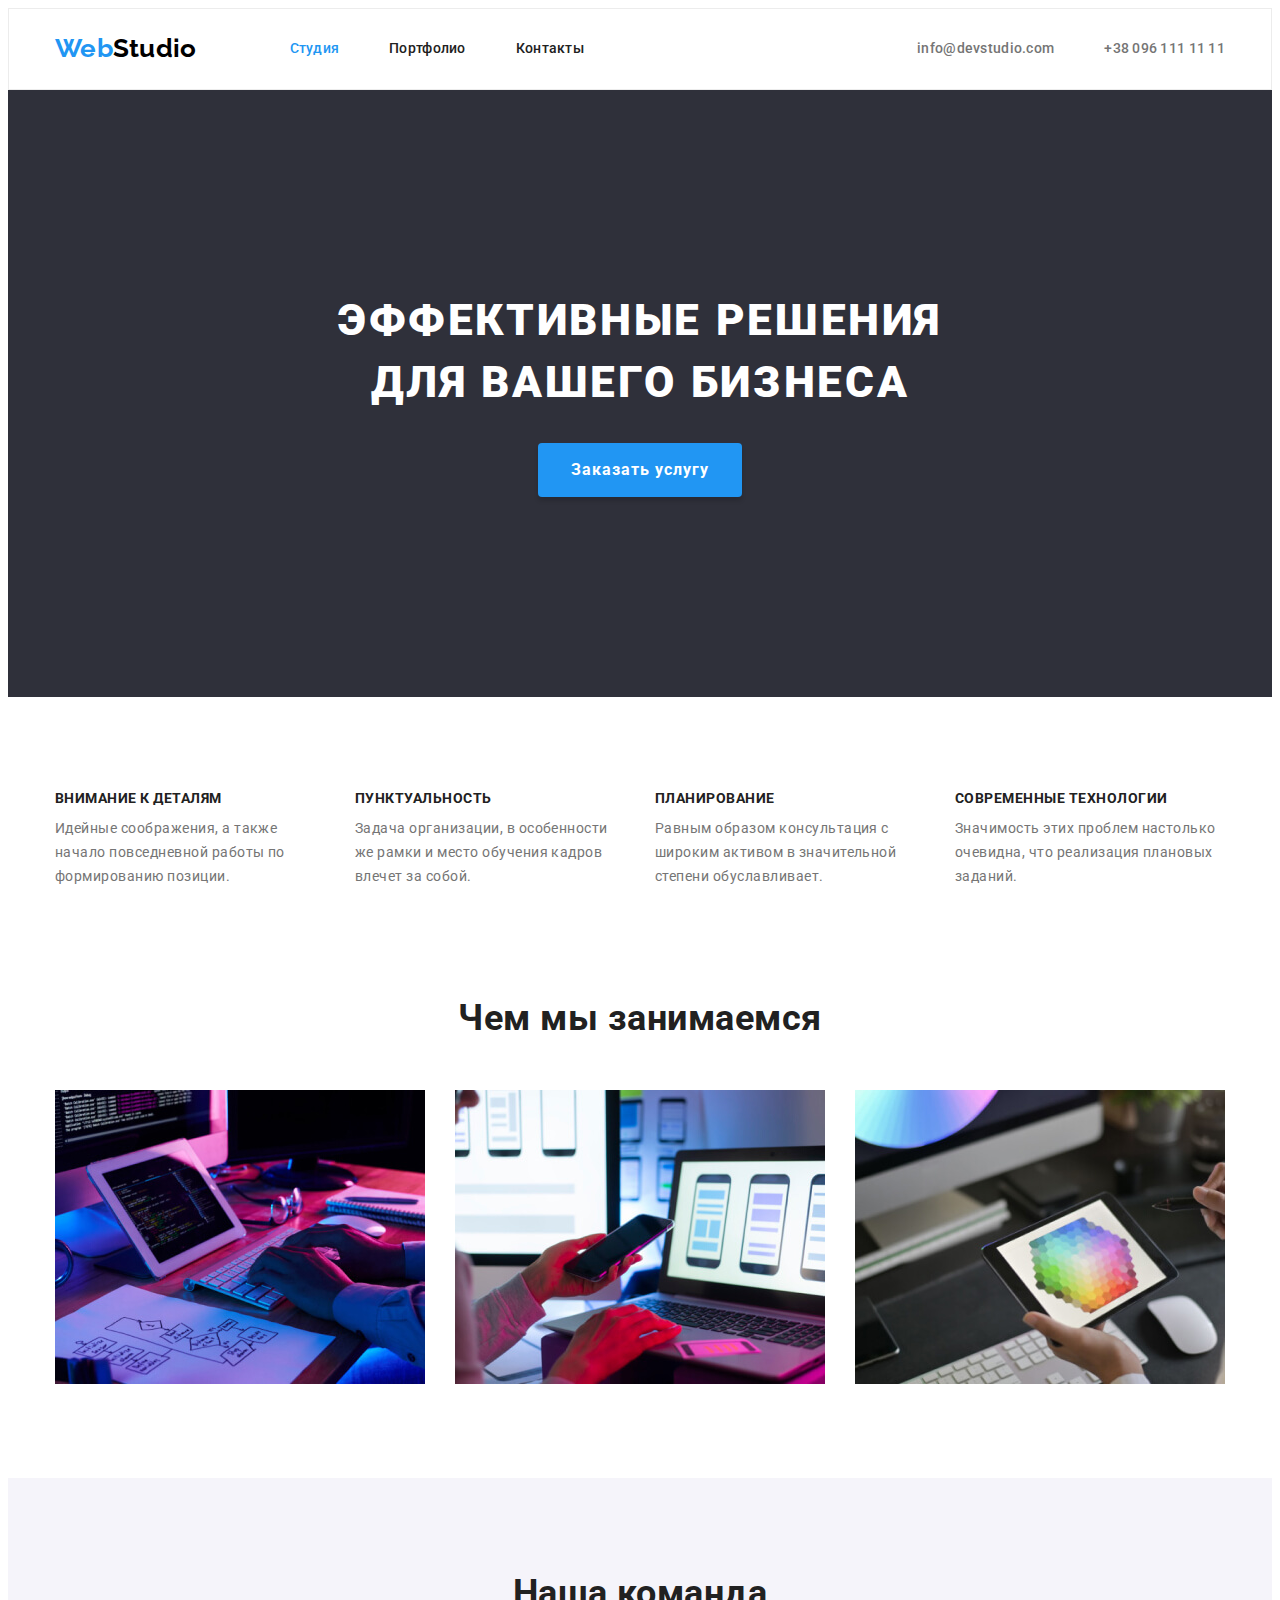
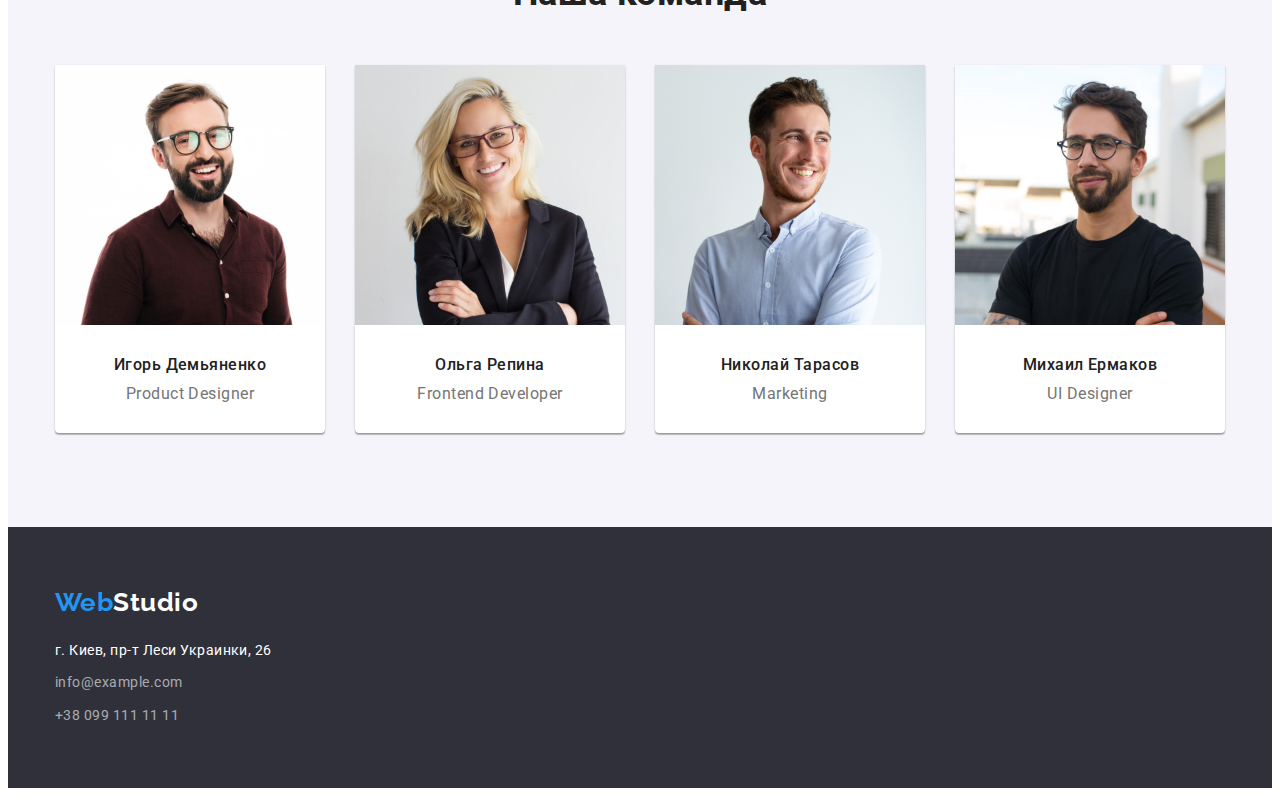
==== index.html @ c71b929a "Files from HW3 copied" ====
<!DOCTYPE html>
<html lang="ru">
  <head>
    <meta charset="UTF-8" />
    <meta http-equiv="X-UA-Compatible" content="IE=edge" />
    <meta name="viewport" content="width=device-width, initial-scale=1.0" />
    <title>Студия</title>
    <link
      rel="stylesheet"
      href="https://cdnjs.cloudflare.com/ajax/libs/modern-normalize/1.0.0/modern-normalize.min.css"
      integrity="sha512-ISS7cAi1PEhQ8jnbJpJZMd29NlhNj4AWYyLOSp2CE/CsHxTCu+r+t0D2yoJudVrd0/8fTVPUVDzY5Tvli75u/g=="
      crossorigin="anonymous"
    />
    <link rel="preconnect" href="https://fonts.gstatic.com" />
    <link
      rel="stylesheet"
      href="https://fonts.googleapis.com/css2?family=Raleway:wght@700&family=Roboto:wght@400;500;700;900&display=swap"
    />
    <link rel="stylesheet" href="./css/main.css" />
  </head>

  <body>
    <!-- Шапка сайта -->
    <header class="header-links">
      <div class="container full-nav">
        <nav class="main-nav">
          <!-- Лого сайта -->
          <div class="full-logo-header">
            <a href="./index.html" lang="en" class="logo-accent link"
              >Web<span class="logo-header link">Studio</span></a
            >
          </div>

          <!-- Навигация на другие страницы -->
          <ul class="site-nav list">
            <li class="item">
              <a href="./index.html" class="link current">Студия</a>
            </li>
            <li class="item">
              <a href="./portfolio.html" class="link">Портфолио</a>
            </li>
            <li class="item"><a href="" class="link">Контакты</a></li>
          </ul>
        </nav>

        <ul class="contacts-header list">
          <li class="item">
            <a href="mailto:info@devstudio.com" class="link"
              >info@devstudio.com</a
            >
          </li>
          <li class="item">
            <a href="tel:+380961111111" class="link">+38 096 111 11 11</a>
          </li>
        </ul>
      </div>
    </header>

    <main>
      <!-- Герой -->
      <section class="hero">
        <div class="container">
          <h1 class="hero-title">
            Эффективные решения
            <span class="hero-indent">для вашего бизнеса</span>
          </h1>
          <button type="button" class="hero-button">Заказать услугу</button>
        </div>
      </section>

      <!-- Преимущества -->
      <section class="section">
        <div class="container">
          <!-- Скрытый смысловой заголовок -->
          <h2 class="visually-hidden">Преимущества</h2>

          <ul class="list benefits">
            <li class="item">
              <h3 class="section-title-benefits">Внимание к деталям</h3>
              <p class="section-text-benefits">
                Идейные соображения, а также начало повседневной работы по
                формированию позиции.
              </p>
            </li>

            <li class="item">
              <h3 class="section-title-benefits">Пунктуальность</h3>
              <p class="section-text-benefits">
                Задача организации, в особенности же рамки и место обучения
                кадров влечет за собой.
              </p>
            </li>

            <li class="item">
              <h3 class="section-title-benefits">Планирование</h3>
              <p class="section-text-benefits">
                Равным образом консультация с широким активом в значительной
                степени обуславливает.
              </p>
            </li>

            <li class="item">
              <h3 class="section-title-benefits">Современные технологии</h3>
              <p class="section-text-benefits">
                Значимость этих проблем настолько очевидна, что реализация
                плановых заданий.
              </p>
            </li>
          </ul>
        </div>
      </section>

      <!-- Примеры работ -->
      <section class="section examples">
        <div class="container">
          <h2 class="section-title-main">Чем мы занимаемся</h2>

          <ul class="list examples">
            <li class="examples-element">
              <img
                src="./images/design1.jpg"
                alt="Программирование приложений"
                width="370"
                height="294"
              />
            </li>

            <li class="examples-element">
              <img
                src="./images/design2.jpg"
                alt="Создание дизайна приложений"
                width="370"
                height="294"
              />
            </li>

            <li class="examples-element">
              <img
                src="./images/design3.jpg"
                alt="Подбор подходящей цветовой гаммы"
                width="370"
                height="294"
              />
            </li>
          </ul>
        </div>
      </section>

      <!-- Команда -->
      <section class="section team">
        <div class="container">
          <h2 class="section-title-main">Наша команда</h2>

          <ul class="list team">
            <li class="team-card">
              <img
                src="./images/product-designer.jpg"
                alt="Фото Игоря Демьяненко"
                width="270"
                height="260"
              />
              <div class="section-team-description">
                <h3 class="section-title-team">Игорь Демьяненко</h3>
                <p class="section-text-team" lang="en">Product Designer</p>
              </div>
            </li>

            <li class="team-card">
              <img
                src="./images/frontend-developer.jpg"
                alt="Фото Ольги Репиной"
                width="270"
                height="260"
              />
              <div class="section-team-description">
                <h3 class="section-title-team">Ольга Репина</h3>
                <p class="section-text-team" lang="en">Frontend Developer</p>
              </div>
            </li>

            <li class="team-card">
              <img
                src="./images/marketing.jpg"
                alt="Фото Николая Тарасова"
                width="270"
                height="260"
              />
              <div class="section-team-description">
                <h3 class="section-title-team">Николай Тарасов</h3>
                <p class="section-text-team" lang="en">Marketing</p>
              </div>
            </li>

            <li class="team-card">
              <img
                src="./images/ui-designer.jpg"
                alt="Фото Михаила Ермакова"
                width="270"
                height="260"
              />
              <div class="section-team-description">
                <h3 class="section-title-team">Михаил Ермаков</h3>
                <p class="section-text-team" lang="en">UI Designer</p>
              </div>
            </li>
          </ul>
        </div>
      </section>
    </main>

    <!-- Футер -->
    <footer class="footer-links">
      <div class="container">
        <div class="full-logo-footer">
          <a href="./index.html" lang="en" class="logo-accent link"
            >Web<span class="logo-footer link">Studio</span></a
          >
        </div>
        <address>
          <ul class="list">
            <li class="footer-address">
              <a
                class="map-link link"
                href="https://goo.gl/maps/onrn5g9ZaPqnStBHA"
                target="_blank"
                rel="noopener noreferrer"
                >г. Киев, пр-т Леси Украинки, 26</a
              >
            </li>
            <li class="contacts-footer">
              <a href="mailto:info@example.com" class="link"
                >info@example.com</a
              >
            </li>
            <li class="contacts-footer">
              <a href="tel:+380991111111" class="link">+38 099 111 11 11</a>
            </li>
          </ul>
        </address>
      </div>
    </footer>
  </body>
</html>
---- css/main.css ----
/* 
* Палитра 
*/

:root {
   --main-font: 'Roboto', sans-serif;
   --logo-font: 'Raleway', sans-serif;
   --accent-color: #2196f3;
   --body-hero-color: #fff;
   --title-color: #212121;
   --footer-contacts-color: rgba(255,255,255,0.6);
   --main-text-color: #757575;
   --header-studio-color: #000;
   --hero-btn-shadow: 0px 4px 4px rgba(0, 0, 0, 0.15);
   --team-box-shadow: 0px 1px 3px rgba(0, 0, 0, 0.12), 0px 1px 1px rgba(0, 0, 0, 0.14), 0px 2px 1px rgba(0, 0, 0, 0.2);
   --header-border: #ececec;
   --project-border: #eee;
   --bcg-team-color: #f5f4fa;
   --bcg-hero-footer-color: #2f303a;
}

/* 
* Общие стили для хедера (лого, навигация, контакты) и шрифты
*/


html { box-sizing: border-box; }

*,
*::after,
*::before {
	box-sizing: inherit;
}

h1,
h2,
h3,
h4,
h5,
h6,
p {
	margin-top: 0;
}

body {
   font-family: var(--main-font);
   letter-spacing: .03em;
   color: var(--main-text-color);

   background-color: var(--body-hero-color);
}

.list { 
   list-style: none; 
   padding-left: 0;
	margin: 0;
}

.link { text-decoration: none; }

.section { padding: 94px 0; }

.container {
   width: 1200px;
   padding-left: 15px;
   padding-right: 15px;
   margin: 0 auto;
}

.full-nav,
.main-nav {
   display: flex;
   align-items: center;
}

.header-links {
   border: 1px solid var(--header-border);

   font-size: 14px;
   font-weight: 500;
   line-height: 1.14;
   letter-spacing: .02em;
}

.logo-accent {
   font-family: var(--logo-font);
   font-size: 26px;
   font-weight: 700;
   line-height: 1.2;
}

.logo-header {
   font-family: var(--logo-font);
   font-size: 26px;
   font-weight: 700;
   line-height: 1.2;
   color: var(--header-studio-color);
}

.full-logo-header { 
   padding-top: 24px;
   padding-bottom: 25px;
}

.logo-accent,
.logo-header:hover,
.logo-header:focus,
.site-nav .link:hover,
.site-nav .link:focus,
.site-nav .link.current,
.contacts-header .link:hover,
.contacts-header .link:focus {
   color: var(--accent-color);
}

.site-nav { 
   display: flex;
   margin-left: 93px;
}

.site-nav .item:not(:last-child) { margin-right: 50px; }

.site-nav .link { 
   display: block;
   padding-top: 32px;
   padding-bottom: 32px;

   color: var(--title-color); 
}

.contacts-header { 
   display: flex; 
   margin-left: auto;
}

.contacts-header .item + .item { margin-left: 50px; }

.contacts-header .link { 
   padding-top: 32px;
   padding-bottom: 32px;

   color: var(--main-text-color); 
}

/* 
* Общие стили для основного контента (стиль текста, списков, кнопок и ссылок)
*/

.section-title-main {
   margin-bottom: 50px;

   font-size: 36px;
   font-weight: 700;
   line-height: 1.2;
   color: var(--title-color);
   text-align: center;
}

.visually-hidden {
   position: absolute;
   width: 1px;
   height: 1px;
   margin: -1px;
   border: 0;
   padding: 0;

   white-space: nowrap;
   clip-path: inset(100%);
   clip: rect(0 0 0 0);
   overflow: hidden;
}

.hero-button,
.portfolio-button {
   font-family: inherit;
   cursor: pointer;
}

img {
   display: block;
   margin: 0;
   max-width: 100%;
   height: auto;
}

/* 
* Основной контент страницы "Студия" (герой, преимущества, примеры работ и презентация команды)
*/

/* Герой - главный баннер (слоган и кнопка "Заказать услугу") */ 
.hero { 
   padding-top: 200px;
   padding-bottom: 200px;

   text-align: center; 
}

.hero-title {
   margin-bottom: 30px;

   font-size: 44px;
   font-weight: 900;
   line-height: 1.4;
   letter-spacing: .06em;
   color: var(--body-hero-color);
   text-transform: uppercase;
}

.hero-indent { display: block; }

.hero-button {
   border-radius: 4px;
   padding: 10px 32px;
   min-width: 200px;

   font-size: 16px;
   font-weight: 700;
   line-height: 2;
   letter-spacing: .06em;
   color: var(--body-hero-color);
   text-align: center;

   background-color: var(--accent-color);
   border: 1px solid transparent;
   box-shadow: var(--hero-btn-shadow);
}

.hero-button:hover,
.hero-button:focus {
   color: var(--accent-color);

   background-color: var(--body-hero-color);
}

.hero,
.footer-links {
   background-color: var(--bcg-hero-footer-color);
}

/* Преимущества работы со студией*/
.benefits { display: flex; }

.benefits .item { width: 270px; }

.benefits .item:not(:last-child) { margin-right: 30px; }

.section-title-benefits {
   font-size: 14px;
   font-weight: 700;
   line-height: 1.14;
   color: var(--title-color);
   text-transform: uppercase;
}

.section-title-benefits,
.section-title-team {
   margin-bottom: 10px;
}

.section-text-benefits {
   font-size: 14px;
   line-height: 1.7;   
}

/* Примеры работ */
.examples { padding-top: 0; }

.examples .list { display: flex; }

.examples-element:not(:last-child) { margin-right: 30px; }

/* Команда - секция с именами, должностями и фото */
.team { background-color: var(--bcg-team-color); }

.team .list { display: flex; }

.team-card { 
   width: 270px;
   margin-right: 0;
   box-shadow: var(--team-box-shadow);
   border-radius: 0px 0px 4px 4px;
   background: var(--body-hero-color);
}

.team-card:not(:last-child) { margin-right: 30px;}

.section-team-description {
   padding: 30px;
}

.section-title-team {
   font-size: 16px;
   font-weight: 500;
   line-height: 1.2;
   color: var(--title-color);
   text-align: center;
}

.section-text-team {
   margin-bottom: 0;

   font-size: 16px;
   line-height: 1.2;
   text-align: center;
}

/* 
* Общие стили для футера (лого, ссылки с адресом и контактами)
*/

.footer-links { 
   padding-top: 60px;
   padding-bottom: 60px;

   font-family: var(--main-font); 
}

.full-logo-footer { 
   margin-bottom: 20px;
}

.logo-footer {
   font-family: var(--logo-font);
   font-size: 26px;
   font-weight: 700;
   line-height: 1.2;
}

.map-link,
.logo-footer {
   color: var(--body-hero-color);
}

.contacts-footer { margin-top: 9px; }

.contacts-footer .link { color: var(--footer-contacts-color); }

.map-link,
.contacts-footer {
   font-size: 14px;
   font-style: normal;
   line-height: 1.7;
}

.logo-footer:hover,
.logo-footer:focus,
.map-link:hover,
.map-link:focus,
.contacts-footer .link:hover,
.contacts-footer .link:focus {
   color: var(--accent-color);
}

/* 
* Основной контент страницы "Портфолио" (фильтр из кнопок и примеры проектов)
*/

.filter { 
   display: flex;
   justify-content: center;

   margin-bottom: 50px;
   text-align: center; 
}

.filter-item:not(:last-child) {margin-right: 9px; }

.portfolio-button {
   display: inline-block;
   border-radius: 4px;
   padding: 6px 22px;
   min-width: 73px;

   font-size: 16px;
   font-weight: 500;
   line-height: 1.6;
   color: var(--title-color);
   text-align: center;

   background-color: var(--bcg-team-color);
   border: 1px solid transparent;
}

.portfolio-button:hover,
.portfolio-button:focus {
   color: var(--body-hero-color);

   background-color: var(--accent-color);
}

/* Примеры работ */
.flex {
   display: flex;
   flex-wrap: wrap;
}

.flex-element { 
   width: 370px;
   margin-bottom: 30px; 
   margin-right: 30px;
}

.flex-element:nth-child(3n) { margin-right: 0; }

.flex-element:nth-last-child(-n + 3) { margin-bottom: 0; }

.section-project-description {
   padding: 20px 24px;
   margin-bottom: 0;

   border: 1px solid var(--project-border);
   border-top: 0;
}

.section-title-project {
   margin-bottom: 4px;

   font-size: 18px;
   font-weight: 700;
   line-height: 2;
   letter-spacing: .06em;
   color: var(--title-color);
}

.section-text-project {
   margin-bottom: 0;

   font-size: 16px;
   line-height: 2;
}
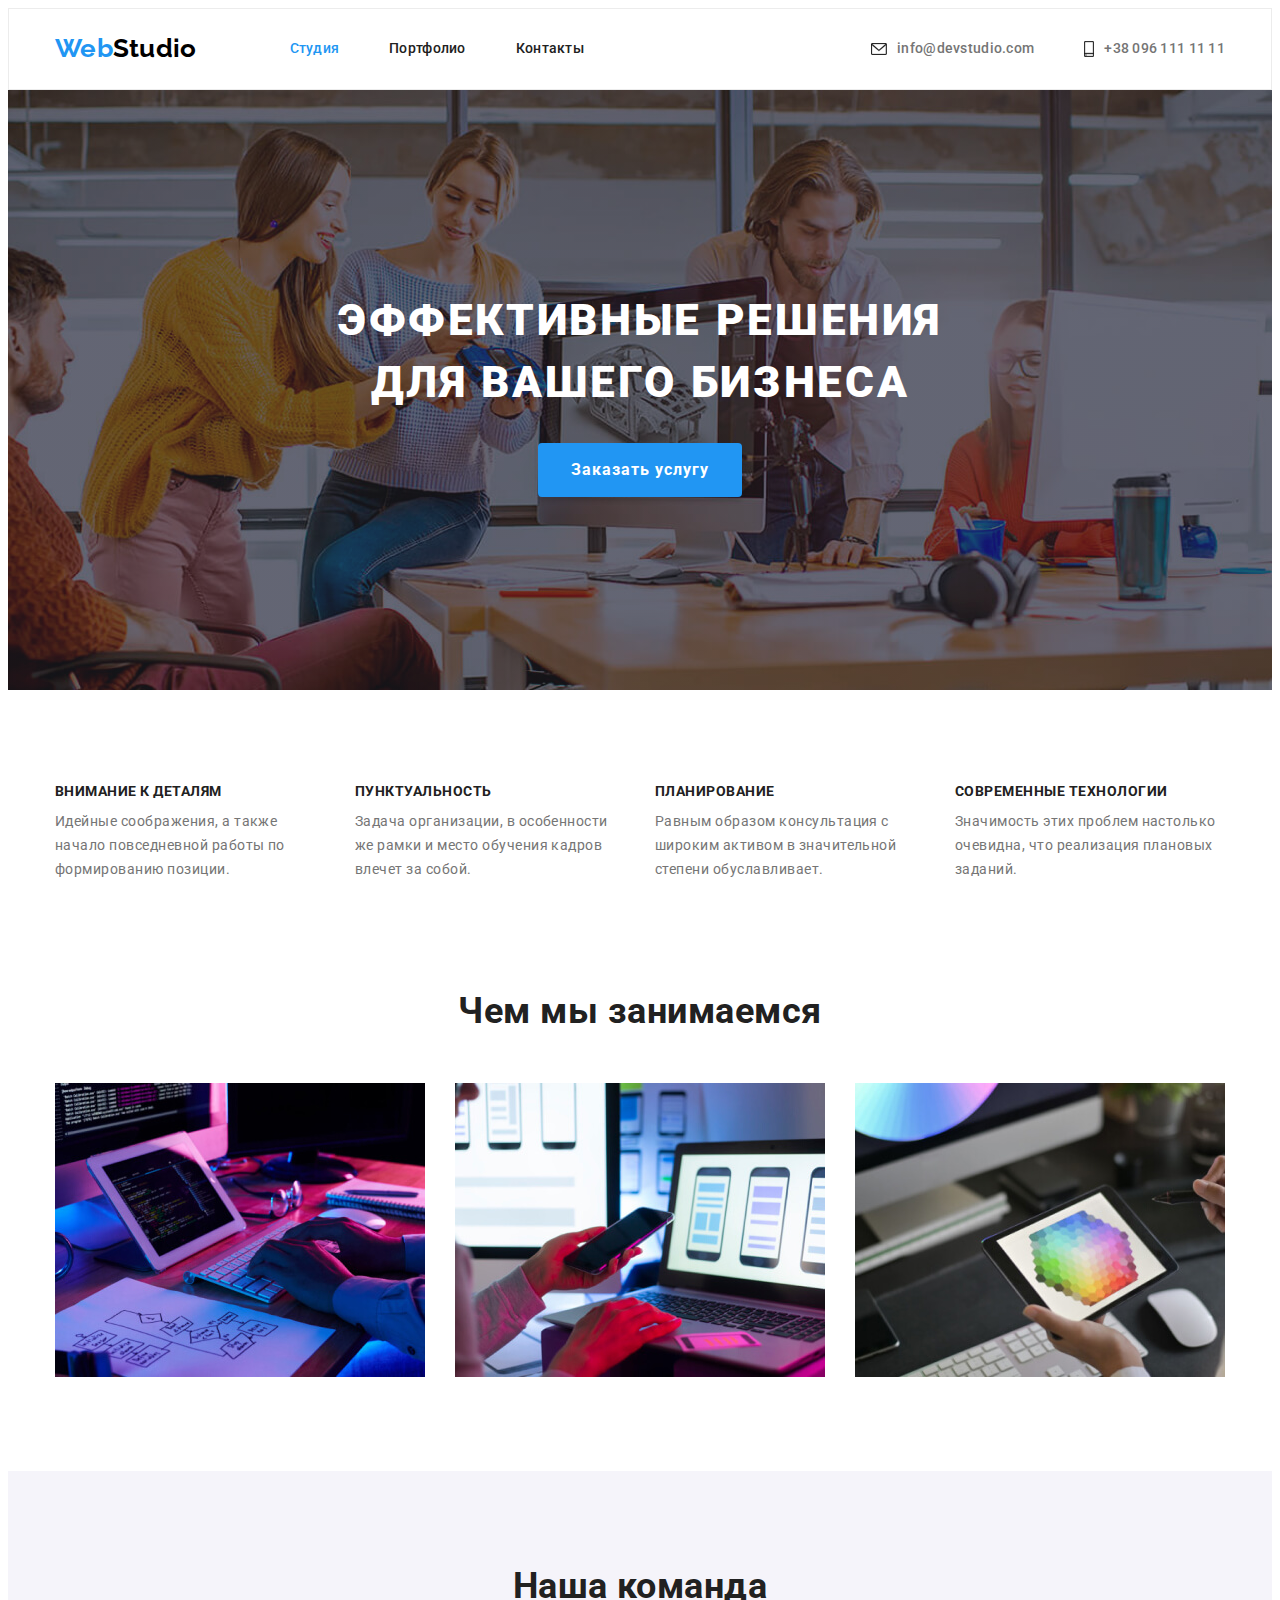
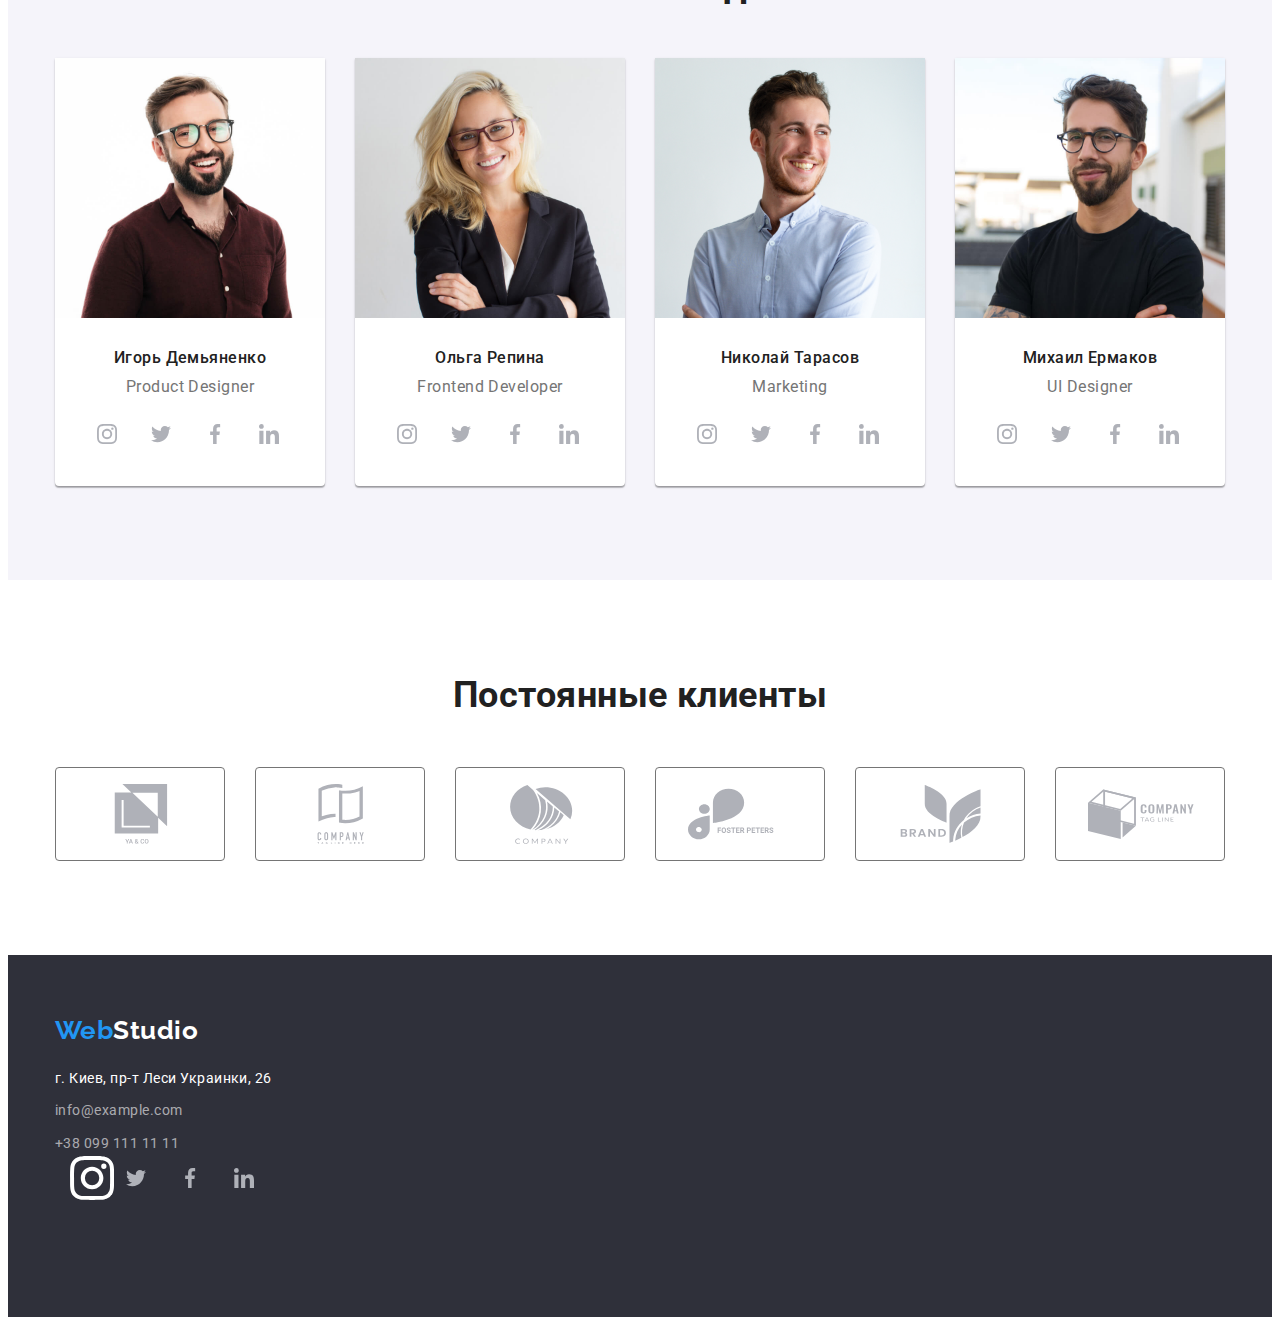
==== commit 7f3cdbc9: "Main changes done" ====
--- a/index.html
+++ b/index.html
@@ -45,12 +45,20 @@
 
         <ul class="contacts-header list">
           <li class="item">
-            <a href="mailto:info@devstudio.com" class="link"
-              >info@devstudio.com</a
+            <a href="mailto:info@devstudio.com" class="link">
+              <svg class="contacts-icon" width="16" height="12">
+                <use href="./images/icons.svg#icon-envelope"></use>
+              </svg>
+              info@devstudio.com</a
             >
           </li>
           <li class="item">
-            <a href="tel:+380961111111" class="link">+38 096 111 11 11</a>
+            <a href="tel:+380961111111" class="link">
+              <svg class="contacts-icon" width="10" height="16">
+                <use href="./images/icons.svg#icon-smartphone"></use>
+              </svg>
+              +38 096 111 11 11</a
+            >
           </li>
         </ul>
       </div>
@@ -162,6 +170,58 @@
               <div class="section-team-description">
                 <h3 class="section-title-team">Игорь Демьяненко</h3>
                 <p class="section-text-team" lang="en">Product Designer</p>
+
+                <!-- Ссылки на соц. сети -->
+                <ul class="social-icons">
+                  <li class="social-icons-item">
+                    <a
+                      href=""
+                      class="social-icons-link"
+                      target="_blank"
+                      rel="noopener noreferrer"
+                    >
+                      <svg class="social-icons-svg">
+                        <use href="./images/icons.svg#icon-instagram"></use>
+                      </svg>
+                    </a>
+                  </li>
+                  <li class="social-icons-item">
+                    <a
+                      href=""
+                      class="social-icons-link"
+                      target="_blank"
+                      rel="noopener noreferrer"
+                    >
+                      <svg class="social-icons-svg">
+                        <use href="./images/icons.svg#icon-twitter"></use>
+                      </svg>
+                    </a>
+                  </li>
+                  <li class="social-icons-item">
+                    <a
+                      href=""
+                      class="social-icons-link"
+                      target="_blank"
+                      rel="noopener noreferrer"
+                    >
+                      <svg class="social-icons-svg">
+                        <use href="./images/icons.svg#icon-facebook"></use>
+                      </svg>
+                    </a>
+                  </li>
+                  <li class="social-icons-item">
+                    <a
+                      href=""
+                      class="social-icons-link"
+                      target="_blank"
+                      rel="noopener noreferrer"
+                    >
+                      <svg class="social-icons-svg">
+                        <use href="./images/icons.svg#icon-linkedin"></use>
+                      </svg>
+                    </a>
+                  </li>
+                </ul>
               </div>
             </li>
 
@@ -175,6 +235,58 @@
               <div class="section-team-description">
                 <h3 class="section-title-team">Ольга Репина</h3>
                 <p class="section-text-team" lang="en">Frontend Developer</p>
+
+                <!-- Ссылки на соц. сети -->
+                <ul class="social-icons">
+                  <li class="social-icons-item">
+                    <a
+                      href=""
+                      class="social-icons-link"
+                      target="_blank"
+                      rel="noopener noreferrer"
+                    >
+                      <svg class="social-icons-svg">
+                        <use href="./images/icons.svg#icon-instagram"></use>
+                      </svg>
+                    </a>
+                  </li>
+                  <li class="social-icons-item">
+                    <a
+                      href=""
+                      class="social-icons-link"
+                      target="_blank"
+                      rel="noopener noreferrer"
+                    >
+                      <svg class="social-icons-svg">
+                        <use href="./images/icons.svg#icon-twitter"></use>
+                      </svg>
+                    </a>
+                  </li>
+                  <li class="social-icons-item">
+                    <a
+                      href=""
+                      class="social-icons-link"
+                      target="_blank"
+                      rel="noopener noreferrer"
+                    >
+                      <svg class="social-icons-svg">
+                        <use href="./images/icons.svg#icon-facebook"></use>
+                      </svg>
+                    </a>
+                  </li>
+                  <li class="social-icons-item">
+                    <a
+                      href=""
+                      class="social-icons-link"
+                      target="_blank"
+                      rel="noopener noreferrer"
+                    >
+                      <svg class="social-icons-svg">
+                        <use href="./images/icons.svg#icon-linkedin"></use>
+                      </svg>
+                    </a>
+                  </li>
+                </ul>
               </div>
             </li>
 
@@ -188,6 +300,58 @@
               <div class="section-team-description">
                 <h3 class="section-title-team">Николай Тарасов</h3>
                 <p class="section-text-team" lang="en">Marketing</p>
+
+                <!-- Ссылки на соц. сети -->
+                <ul class="social-icons">
+                  <li class="social-icons-item">
+                    <a
+                      href=""
+                      class="social-icons-link"
+                      target="_blank"
+                      rel="noopener noreferrer"
+                    >
+                      <svg class="social-icons-svg">
+                        <use href="./images/icons.svg#icon-instagram"></use>
+                      </svg>
+                    </a>
+                  </li>
+                  <li class="social-icons-item">
+                    <a
+                      href=""
+                      class="social-icons-link"
+                      target="_blank"
+                      rel="noopener noreferrer"
+                    >
+                      <svg class="social-icons-svg">
+                        <use href="./images/icons.svg#icon-twitter"></use>
+                      </svg>
+                    </a>
+                  </li>
+                  <li class="social-icons-item">
+                    <a
+                      href=""
+                      class="social-icons-link"
+                      target="_blank"
+                      rel="noopener noreferrer"
+                    >
+                      <svg class="social-icons-svg">
+                        <use href="./images/icons.svg#icon-facebook"></use>
+                      </svg>
+                    </a>
+                  </li>
+                  <li class="social-icons-item">
+                    <a
+                      href=""
+                      class="social-icons-link"
+                      target="_blank"
+                      rel="noopener noreferrer"
+                    >
+                      <svg class="social-icons-svg">
+                        <use href="./images/icons.svg#icon-linkedin"></use>
+                      </svg>
+                    </a>
+                  </li>
+                </ul>
               </div>
             </li>
 
@@ -201,7 +365,145 @@
               <div class="section-team-description">
                 <h3 class="section-title-team">Михаил Ермаков</h3>
                 <p class="section-text-team" lang="en">UI Designer</p>
+
+                <!-- Ссылки на соц. сети -->
+                <ul class="social-icons">
+                  <li class="social-icons-item">
+                    <a
+                      href=""
+                      class="social-icons-link"
+                      target="_blank"
+                      rel="noopener noreferrer"
+                    >
+                      <svg class="social-icons-svg">
+                        <use href="./images/icons.svg#icon-instagram"></use>
+                      </svg>
+                    </a>
+                  </li>
+                  <li class="social-icons-item">
+                    <a
+                      href=""
+                      class="social-icons-link"
+                      target="_blank"
+                      rel="noopener noreferrer"
+                    >
+                      <svg class="social-icons-svg">
+                        <use href="./images/icons.svg#icon-twitter"></use>
+                      </svg>
+                    </a>
+                  </li>
+                  <li class="social-icons-item">
+                    <a
+                      href=""
+                      class="social-icons-link"
+                      target="_blank"
+                      rel="noopener noreferrer"
+                    >
+                      <svg class="social-icons-svg">
+                        <use href="./images/icons.svg#icon-facebook"></use>
+                      </svg>
+                    </a>
+                  </li>
+                  <li class="social-icons-item">
+                    <a
+                      href=""
+                      class="social-icons-link"
+                      target="_blank"
+                      rel="noopener noreferrer"
+                    >
+                      <svg class="social-icons-svg">
+                        <use href="./images/icons.svg#icon-linkedin"></use>
+                      </svg>
+                    </a>
+                  </li>
+                </ul>
               </div>
+            </li>
+          </ul>
+        </div>
+      </section>
+
+      <!-- Постоянные клиенты -->
+      <section class="section">
+        <div class="container">
+          <h2 class="section-title-main">Постоянные клиенты</h2>
+          <ul class="list clients">
+            <li class="client-card">
+              <a
+                href=""
+                class="client-card-link link"
+                target="_blank"
+                rel="noopener noreferrer"
+              >
+                <svg class="client-icons-svg">
+                  <use href="./images/icons.svg#icon-group"></use>
+                </svg>
+              </a>
+            </li>
+
+            <li class="client-card">
+              <a
+                href=""
+                class="client-card-link link"
+                target="_blank"
+                rel="noopener noreferrer"
+              >
+                <svg class="client-icons-svg">
+                  <use href="./images/icons.svg#icon-group2"></use>
+                </svg>
+              </a>
+            </li>
+
+            <li class="client-card">
+              <a
+                href=""
+                class="client-card-link link"
+                target="_blank"
+                rel="noopener noreferrer"
+              >
+                <svg class="client-icons-svg">
+                  <use href="./images/icons.svg#icon-group3"></use>
+                </svg>
+              </a>
+            </li>
+
+            <li class="client-card">
+              <a
+                href=""
+                class="client-card-link link"
+                target="_blank"
+                rel="noopener noreferrer"
+              >
+                <svg class="client-icons-svg">
+                  <use href="./images/icons.svg#icon-group4"></use>
+                </svg>
+              </a>
+            </li>
+
+            <li class="client-card">
+              <a
+                href=""
+                class="client-card-link link"
+                target="_blank"
+                rel="noopener noreferrer"
+              >
+                <svg class="client-icons-svg">
+                  <use href="./images/icons.svg#icon-group5"></use>
+                </svg>
+              </a>
+            </li>
+
+            <li class="client-card">
+              <a
+                href=""
+                class="client-card-link link"
+                target="_blank"
+                rel="noopener noreferrer"
+              >
+                <svg class="client-icons-svg">
+                  <use href="./images/icons.svg#icon-group6"></use>
+                </svg>
+              </a>
             </li>
           </ul>
         </div>
@@ -236,6 +538,60 @@
               <a href="tel:+380991111111" class="link">+38 099 111 11 11</a>
             </li>
           </ul>
+
+          <!-- Ссылки на соц. сети -->
+          <div class="container">
+            <ul class="social-icons-footer list">
+              <li class="social-icons-item-footer">
+                <a
+                  href=""
+                  class="social-icons-link"
+                  target="_blank"
+                  rel="noopener noreferrer"
+                >
+                  <svg class="social-icons-svg-footer">
+                    <use href="./images/icons.svg#icon-instagram"></use>
+                  </svg>
+                </a>
+              </li>
+              <li class="social-icons-item">
+                <a
+                  href=""
+                  class="social-icons-link"
+                  target="_blank"
+                  rel="noopener noreferrer"
+                >
+                  <svg class="social-icons-svg">
+                    <use href="./images/icons.svg#icon-twitter"></use>
+                  </svg>
+                </a>
+              </li>
+              <li class="social-icons-item">
+                <a
+                  href=""
+                  class="social-icons-link"
+                  target="_blank"
+                  rel="noopener noreferrer"
+                >
+                  <svg class="social-icons-svg">
+                    <use href="./images/icons.svg#icon-facebook"></use>
+                  </svg>
+                </a>
+              </li>
+              <li class="social-icons-item">
+                <a
+                  href=""
+                  class="social-icons-link"
+                  target="_blank"
+                  rel="noopener noreferrer"
+                >
+                  <svg class="social-icons-svg">
+                    <use href="./images/icons.svg#icon-linkedin"></use>
+                  </svg>
+                </a>
+              </li>
+            </ul>
+          </div>
         </address>
       </div>
     </footer>
--- a/css/main.css
+++ b/css/main.css
@@ -13,10 +13,15 @@
    --header-studio-color: #000;
    --hero-btn-shadow: 0px 4px 4px rgba(0, 0, 0, 0.15);
    --team-box-shadow: 0px 1px 3px rgba(0, 0, 0, 0.12), 0px 1px 1px rgba(0, 0, 0, 0.14), 0px 2px 1px rgba(0, 0, 0, 0.2);
+   --project-hover: 0px 1px 1px rgba(0, 0, 0, 0.12), 0px 4px 4px rgba(0, 0, 0, 0.06), 1px 4px 6px rgba(0, 0, 0, 0.16);
    --header-border: #ececec;
    --project-border: #eee;
    --bcg-team-color: #f5f4fa;
-   --bcg-hero-footer-color: #2f303a;
+   --bcg-footer-color: #2f303a;
+   --bcg-hero-color: #c4c4c4;
+   --hero-overlay: rgba(47, 48, 58, 0.4), rgba(47, 48, 58, 0.4);
+   --portfolio-btn-shadow: 0px 3px 1px rgba(0, 0, 0, 0.1), 0px 1px 2px rgba(0, 0, 0, 0.08), 0px 2px 2px rgba(0, 0, 0, 0.12);
+   --social-icons-team: #afb1b8;
 }
 
 /* 
@@ -136,10 +141,17 @@
 .contacts-header .item + .item { margin-left: 50px; }
 
 .contacts-header .link { 
+   display: flex;
+   align-items: center;
    padding-top: 32px;
    padding-bottom: 32px;
 
    color: var(--main-text-color); 
+}
+
+.contacts-icon { 
+   margin-right: 10px;
+   stroke: currentColor;
 }
 
 /* 
@@ -191,8 +203,18 @@
 .hero { 
    padding-top: 200px;
    padding-bottom: 200px;
+   max-width: 1600рх;
+   height: 600px;
+   margin-left: auto;
+   margin-right: auto;
 
    text-align: center; 
+
+   background-color: var(--bcg-hero-color);
+   background-image: linear-gradient(to top, var(--hero-overlay)), url(../images/hero.jpg);
+   background-repeat: no-repeat;
+   background-position: center;
+   background-size: cover;
 }
 
 .hero-title {
@@ -232,9 +254,8 @@
    background-color: var(--body-hero-color);
 }
 
-.hero,
 .footer-links {
-   background-color: var(--bcg-hero-footer-color);
+   background-color: var(--bcg-footer-color);
 }
 
 /* Преимущества работы со студией*/
@@ -243,6 +264,26 @@
 .benefits .item { width: 270px; }
 
 .benefits .item:not(:last-child) { margin-right: 30px; }
+
+/* For the benefits icons 
+.icon {
+   width: ;
+   height: ;
+   background-image: url("../images/.svg"); 
+
+   .mail::before {
+   content: 'fsd';
+   display: inline-block;
+   width: 16px;
+   height: 12px;
+   background-color: red;
+   background-image: url("../images/icons.svg#icon-smartphone");
+   background-size: contain;
+   background-repeat: no-repeat;
+   background-position: center;
+}
+*/ 
+
 
 .section-title-benefits {
    font-size: 14px;
@@ -297,11 +338,86 @@
 }
 
 .section-text-team {
-   margin-bottom: 0;
+   margin-bottom: 16px;
 
    font-size: 16px;
    line-height: 1.2;
    text-align: center;
+}
+
+/* Ссылки на соц. сети */
+
+.social-icons-footer,
+.social-icons {
+   display: inline-flex;
+   padding-left: 0;
+
+   list-style: none; 
+}
+
+.social-icons-item:not(:last-child) { margin-right: 10px; }
+
+.social-icons-link {
+   display: flex;
+   align-items: center;
+   justify-content: center;
+   width: 44px;
+   height: 44px;
+   border-radius: 50%;
+}
+
+.social-icons-svg {
+   width: 20px;
+   height: 20px;
+   fill: var(--social-icons-team);
+}
+
+.social-icons-link:hover .social-icons-svg, 
+.social-icons-link:focus .social-icons-svg { 
+   fill: var(--body-hero-color); 
+}
+
+.social-icons-link:hover,
+.social-icons-link:focus { 
+   background-color: var(--accent-color); 
+}
+
+/* Постоянные клиенты */
+.clients {
+   display: flex;
+   align-items: center;
+   justify-content: center;
+}
+
+.client-card {
+   width: 170px;
+   border: 1px solid var(--main-text-color);
+   box-sizing: border-box;
+   border-radius: 4px;
+}
+
+.client-card:not(:last-child) { margin-right: 30px; }
+
+.client-card:hover,
+.client-card:focus { 
+   border-color: var(--accent-color); 
+}
+
+.client-card-link {
+   display: inline-flex;
+   padding: 16px 32px;
+}
+
+.client-icons-svg { 
+   width: 106px;
+   height: 60px;
+
+   fill: var(--social-icons-team);
+}
+
+.client-card-link:hover .client-icons-svg,
+.client-card-link:focus .client-icons-svg { 
+   fill: var(--accent-color); 
 }
 
 /* 
@@ -363,7 +479,7 @@
    text-align: center; 
 }
 
-.filter-item:not(:last-child) {margin-right: 9px; }
+.filter-item:not(:last-child) {margin-right: 8px; }
 
 .portfolio-button {
    display: inline-block;
@@ -386,6 +502,7 @@
    color: var(--body-hero-color);
 
    background-color: var(--accent-color);
+   box-shadow: var(--portfolio-btn-shadow);
 }
 
 /* Примеры работ */
@@ -400,6 +517,8 @@
    margin-right: 30px;
 }
 
+.flex-element:hover { box-shadow: var(--project-hover);}
+
 .flex-element:nth-child(3n) { margin-right: 0; }
 
 .flex-element:nth-last-child(-n + 3) { margin-bottom: 0; }
@@ -428,3 +547,9 @@
    font-size: 16px;
    line-height: 2;
 }
+
+.social-icons-footer {
+   display: inline-flex;
+}
+
+.social-icons-svg-footer { fill: var(--body-hero-color); }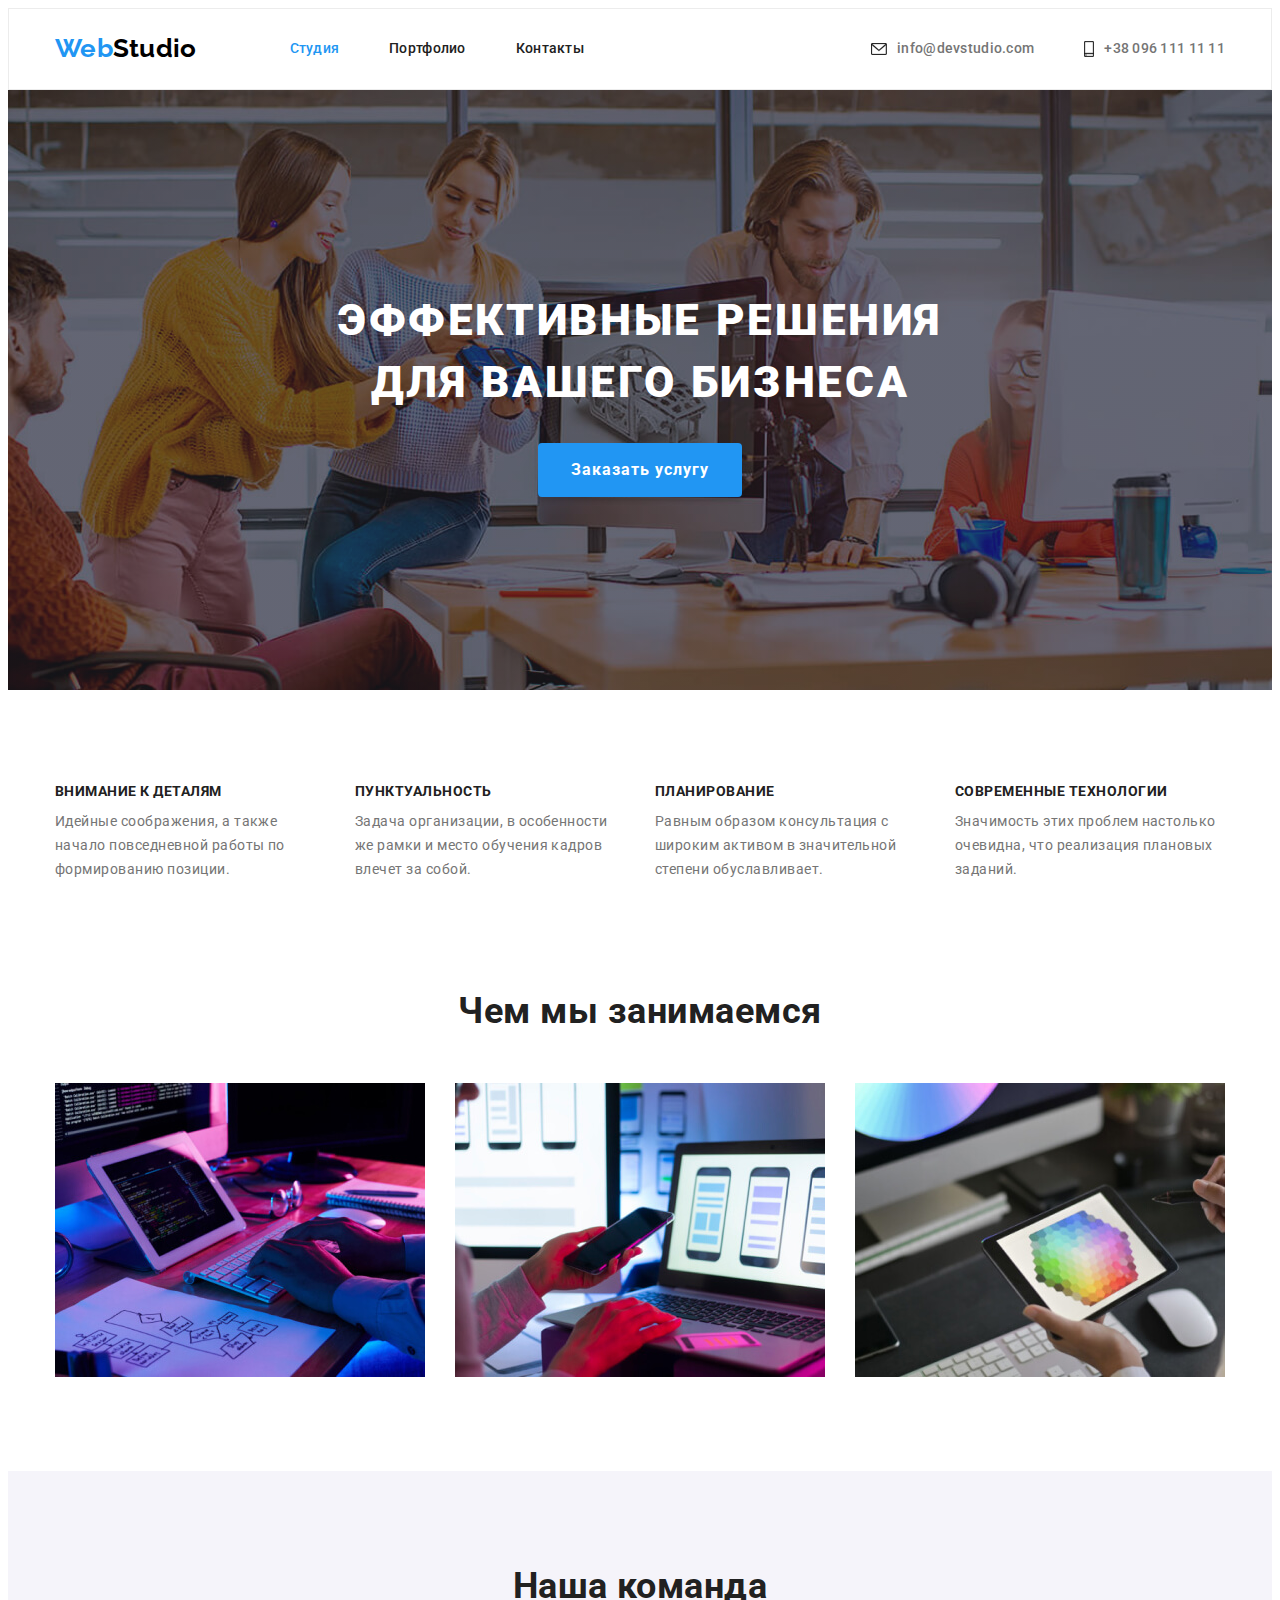
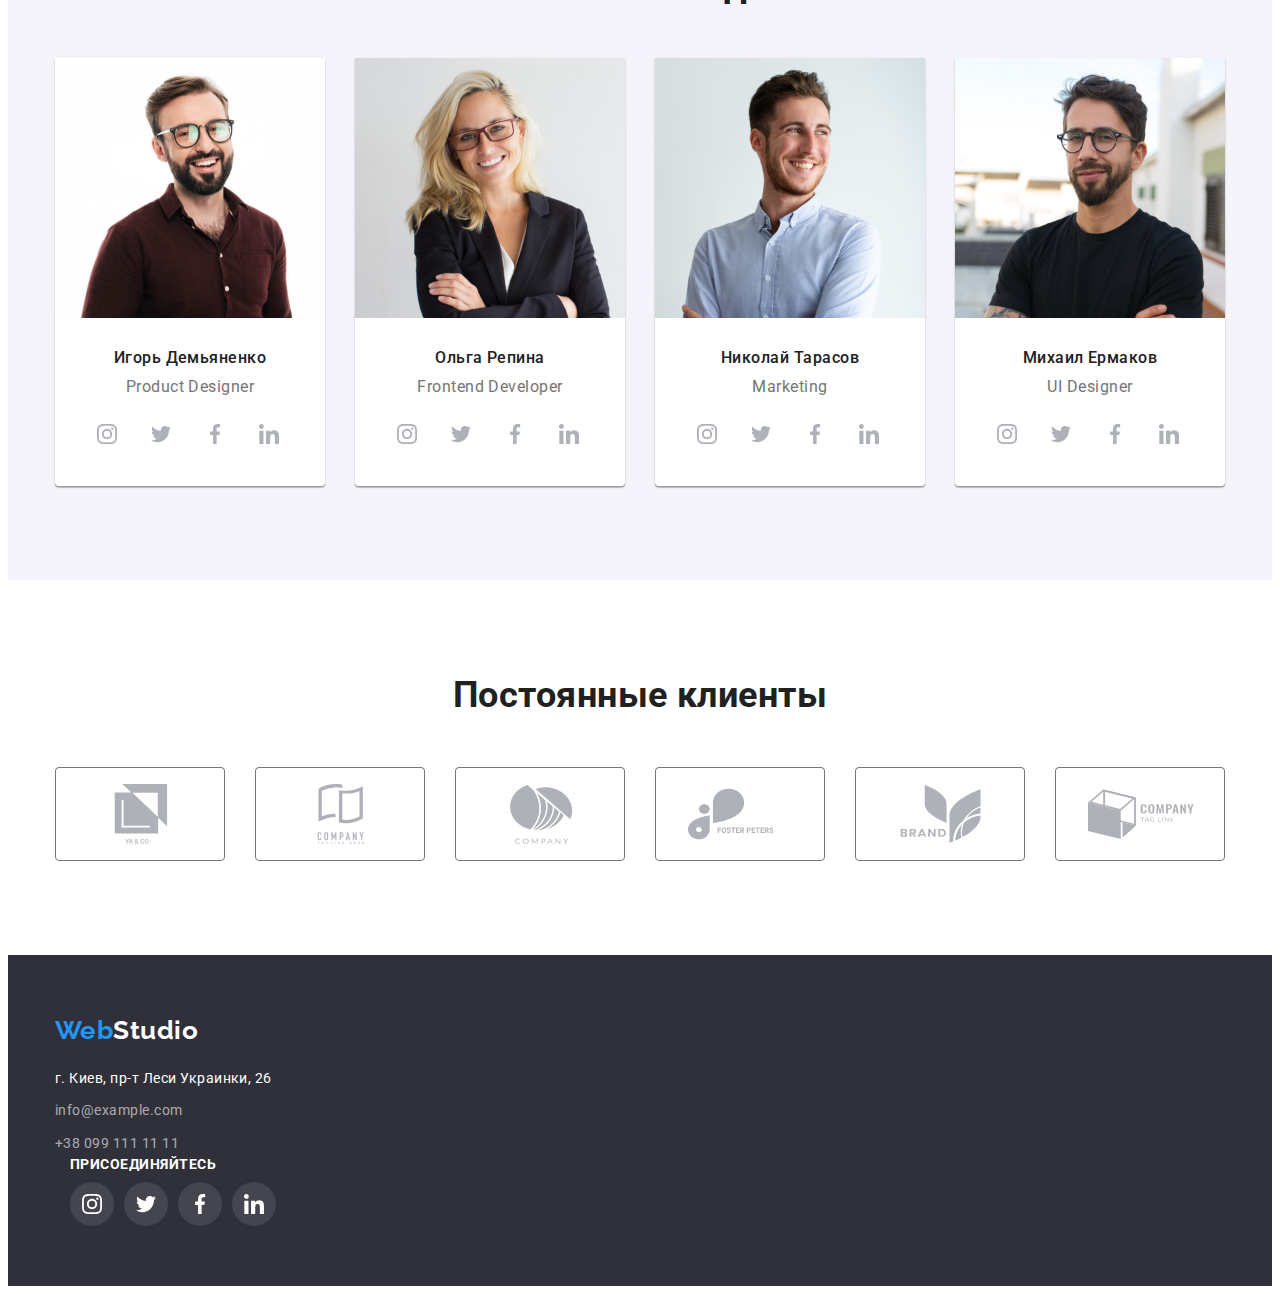
==== commit 419e9b63: "Footer icons in process" ====
--- a/index.html
+++ b/index.html
@@ -541,15 +541,16 @@
 
           <!-- Ссылки на соц. сети -->
           <div class="container">
+            <h3 class="section-title-footer">присоединяйтесь</h3>
             <ul class="social-icons-footer list">
-              <li class="social-icons-item-footer">
+              <li class="social-icons-item">
                 <a
                   href=""
                   class="social-icons-link"
                   target="_blank"
                   rel="noopener noreferrer"
                 >
-                  <svg class="social-icons-svg-footer">
+                  <svg class="social-icons-svg">
                     <use href="./images/icons.svg#icon-instagram"></use>
                   </svg>
                 </a>
--- a/css/main.css
+++ b/css/main.css
@@ -22,6 +22,7 @@
    --hero-overlay: rgba(47, 48, 58, 0.4), rgba(47, 48, 58, 0.4);
    --portfolio-btn-shadow: 0px 3px 1px rgba(0, 0, 0, 0.1), 0px 1px 2px rgba(0, 0, 0, 0.08), 0px 2px 2px rgba(0, 0, 0, 0.12);
    --social-icons-team: #afb1b8;
+   --bcg-footer-icons: rgba(255, 255, 255, 0.1);
 }
 
 /* 
@@ -345,7 +346,7 @@
    text-align: center;
 }
 
-/* Ссылки на соц. сети */
+/* Ссылки на соц. сети в команде */
 
 .social-icons-footer,
 .social-icons {
@@ -467,6 +468,25 @@
    color: var(--accent-color);
 }
 
+/* Ссылки на соц. сети в футере */
+
+.social-icons-footer .social-icons-svg { fill: var(--body-hero-color); }
+
+.social-icons-footer .social-icons-link { background-color: var(--bcg-footer-icons); }
+
+/*.social-icons-footer .social-icons-link:nth-child(2) { background-color: var(--accent-color); } */
+
+.section-title-footer {
+   margin-bottom: 10px;
+
+   font-style: normal;
+   font-size: 14px;
+   font-weight: 700;
+   line-height: 1.17;
+   color: var(--body-hero-color);
+   text-transform: uppercase;
+}
+
 /* 
 * Основной контент страницы "Портфолио" (фильтр из кнопок и примеры проектов)
 */
@@ -547,9 +567,3 @@
    font-size: 16px;
    line-height: 2;
 }
-
-.social-icons-footer {
-   display: inline-flex;
-}
-
-.social-icons-svg-footer { fill: var(--body-hero-color); }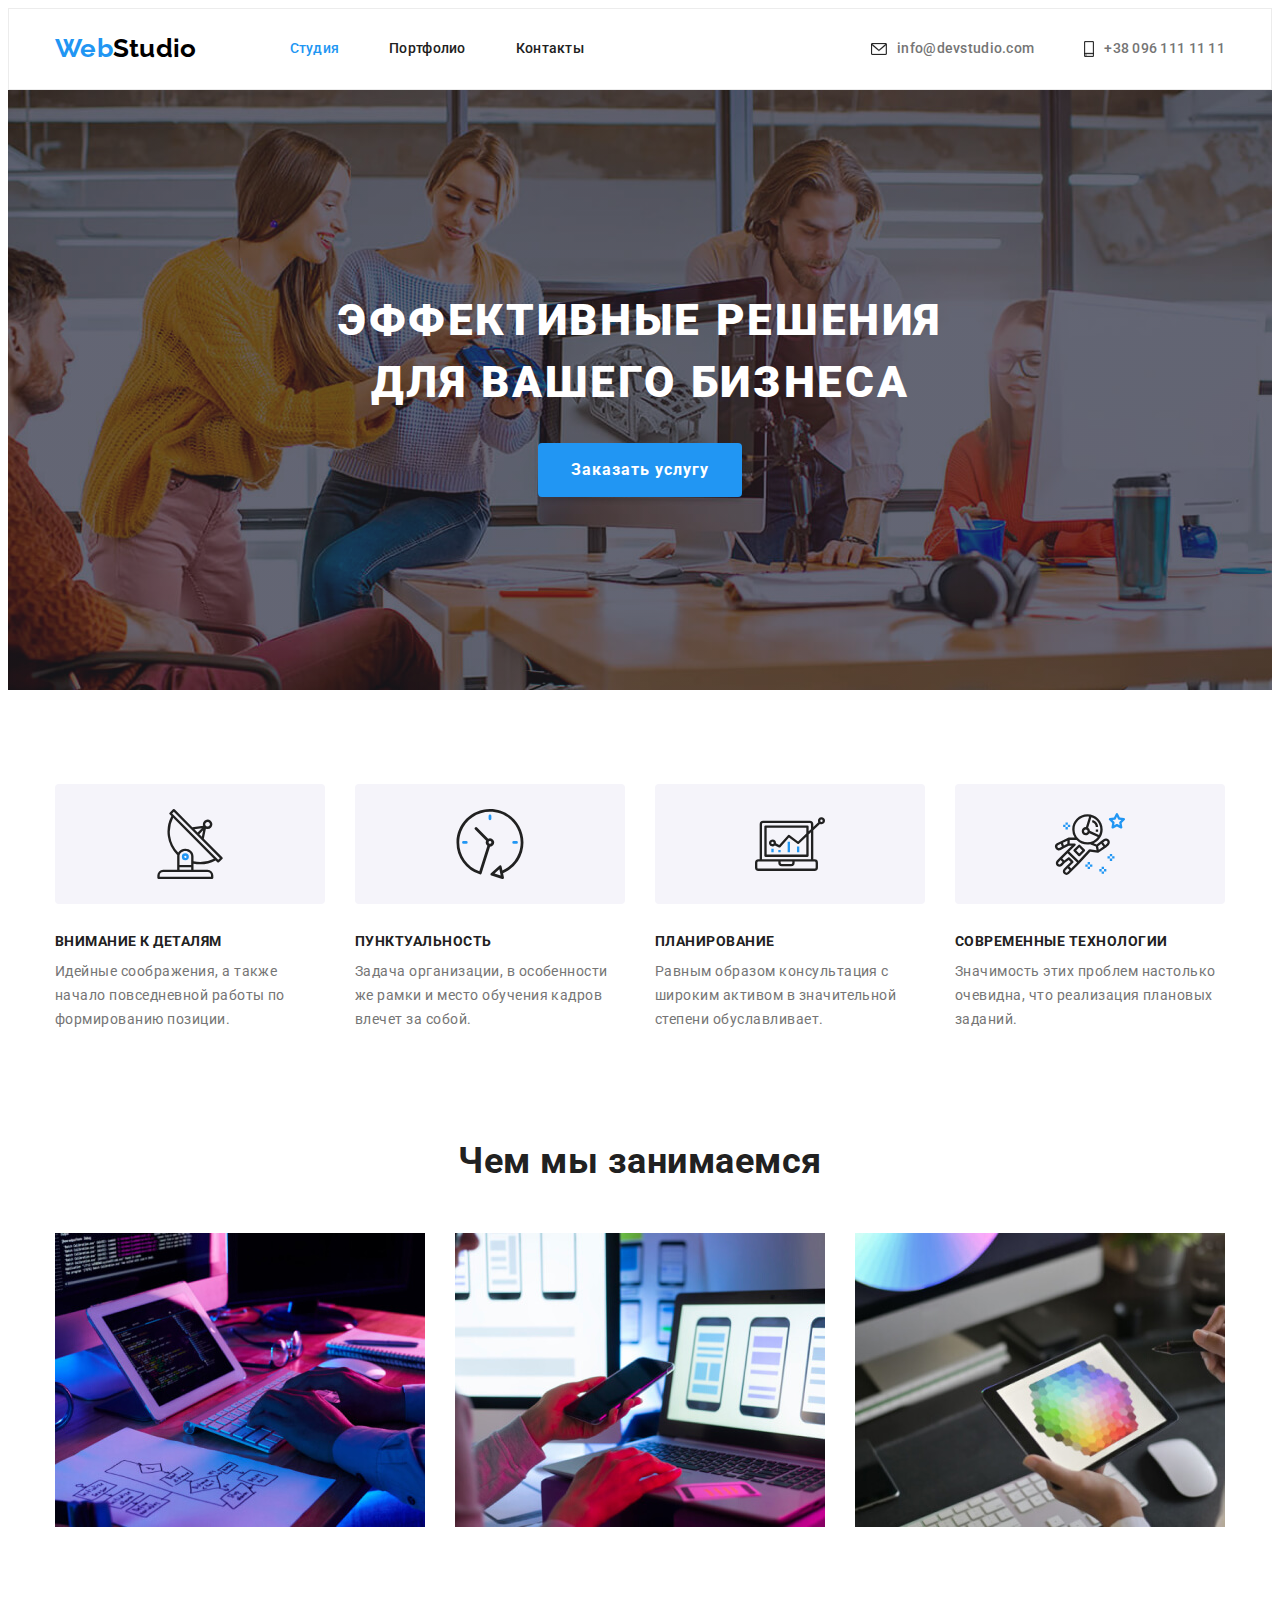
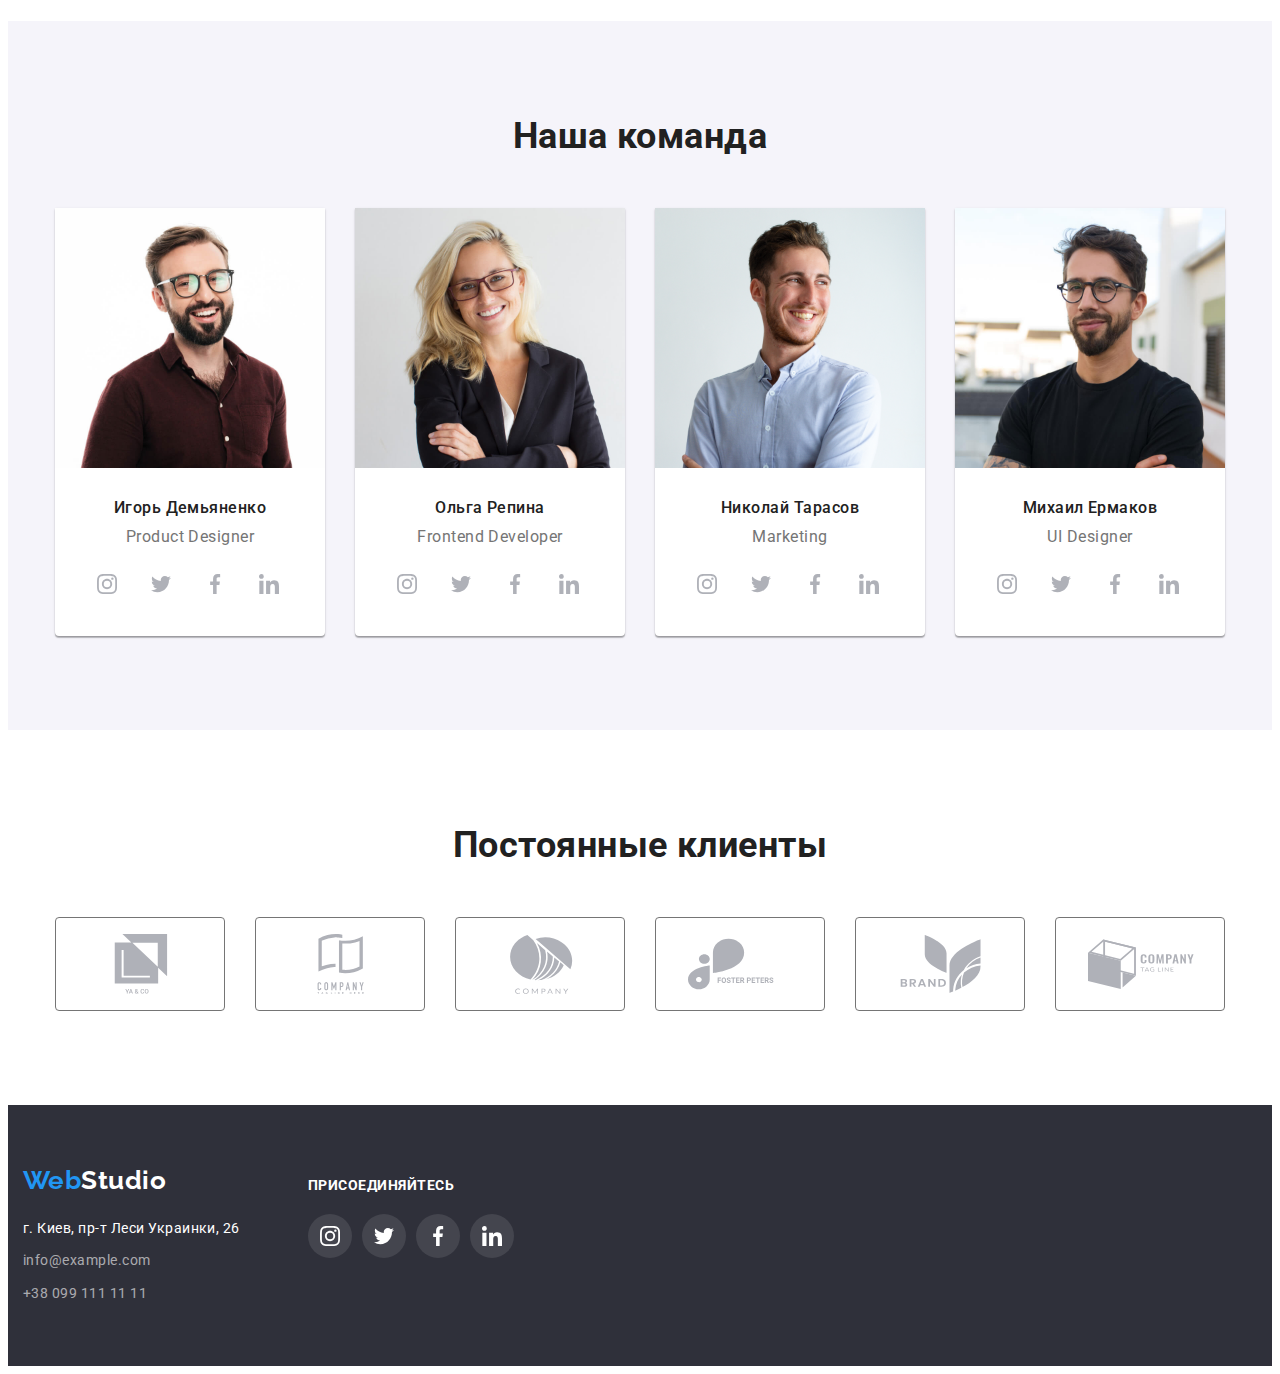
==== commit 0a863b06: "HW4 done" ====
--- a/index.html
+++ b/index.html
@@ -84,6 +84,11 @@
 
           <ul class="list benefits">
             <li class="item">
+              <div class="thumb-benefits">
+                <svg class="benefits-icons-svg">
+                  <use href="./images/icons.svg#icon-antenna"></use>
+                </svg>
+              </div>
               <h3 class="section-title-benefits">Внимание к деталям</h3>
               <p class="section-text-benefits">
                 Идейные соображения, а также начало повседневной работы по
@@ -92,6 +97,11 @@
             </li>
 
             <li class="item">
+              <div class="thumb-benefits">
+                <svg class="benefits-icons-svg">
+                  <use href="./images/icons.svg#icon-clock"></use>
+                </svg>
+              </div>
               <h3 class="section-title-benefits">Пунктуальность</h3>
               <p class="section-text-benefits">
                 Задача организации, в особенности же рамки и место обучения
@@ -100,6 +110,11 @@
             </li>
 
             <li class="item">
+              <div class="thumb-benefits">
+                <svg class="benefits-icons-svg">
+                  <use href="./images/icons.svg#icon-diagram"></use>
+                </svg>
+              </div>
               <h3 class="section-title-benefits">Планирование</h3>
               <p class="section-text-benefits">
                 Равным образом консультация с широким активом в значительной
@@ -108,6 +123,11 @@
             </li>
 
             <li class="item">
+              <div class="thumb-benefits">
+                <svg class="benefits-icons-svg">
+                  <use href="./images/icons.svg#icon-astronaut"></use>
+                </svg>
+              </div>
               <h3 class="section-title-benefits">Современные технологии</h3>
               <p class="section-text-benefits">
                 Значимость этих проблем настолько очевидна, что реализация
@@ -176,6 +196,7 @@
                   <li class="social-icons-item">
                     <a
                       href=""
+                      aria-label="Инстаграм"
                       class="social-icons-link"
                       target="_blank"
                       rel="noopener noreferrer"
@@ -188,6 +209,7 @@
                   <li class="social-icons-item">
                     <a
                       href=""
+                      aria-label="Твиттер"
                       class="social-icons-link"
                       target="_blank"
                       rel="noopener noreferrer"
@@ -200,6 +222,7 @@
                   <li class="social-icons-item">
                     <a
                       href=""
+                      aria-label="Фейсбук"
                       class="social-icons-link"
                       target="_blank"
                       rel="noopener noreferrer"
@@ -212,6 +235,7 @@
                   <li class="social-icons-item">
                     <a
                       href=""
+                      aria-label="Линкедин"
                       class="social-icons-link"
                       target="_blank"
                       rel="noopener noreferrer"
@@ -241,6 +265,7 @@
                   <li class="social-icons-item">
                     <a
                       href=""
+                      aria-label="Инстаграм"
                       class="social-icons-link"
                       target="_blank"
                       rel="noopener noreferrer"
@@ -253,6 +278,7 @@
                   <li class="social-icons-item">
                     <a
                       href=""
+                      aria-label="Твиттер"
                       class="social-icons-link"
                       target="_blank"
                       rel="noopener noreferrer"
@@ -265,6 +291,7 @@
                   <li class="social-icons-item">
                     <a
                       href=""
+                      aria-label="Фейсбук"
                       class="social-icons-link"
                       target="_blank"
                       rel="noopener noreferrer"
@@ -277,6 +304,7 @@
                   <li class="social-icons-item">
                     <a
                       href=""
+                      aria-label="Линкедин"
                       class="social-icons-link"
                       target="_blank"
                       rel="noopener noreferrer"
@@ -306,6 +334,7 @@
                   <li class="social-icons-item">
                     <a
                       href=""
+                      aria-label="Инстаграм"
                       class="social-icons-link"
                       target="_blank"
                       rel="noopener noreferrer"
@@ -318,6 +347,7 @@
                   <li class="social-icons-item">
                     <a
                       href=""
+                      aria-label="Твиттер"
                       class="social-icons-link"
                       target="_blank"
                       rel="noopener noreferrer"
@@ -330,6 +360,7 @@
                   <li class="social-icons-item">
                     <a
                       href=""
+                      aria-label="Фейсбук"
                       class="social-icons-link"
                       target="_blank"
                       rel="noopener noreferrer"
@@ -342,6 +373,7 @@
                   <li class="social-icons-item">
                     <a
                       href=""
+                      aria-label="Линкедин"
                       class="social-icons-link"
                       target="_blank"
                       rel="noopener noreferrer"
@@ -371,6 +403,7 @@
                   <li class="social-icons-item">
                     <a
                       href=""
+                      aria-label="Инстаграм"
                       class="social-icons-link"
                       target="_blank"
                       rel="noopener noreferrer"
@@ -383,6 +416,7 @@
                   <li class="social-icons-item">
                     <a
                       href=""
+                      aria-label="Твиттер"
                       class="social-icons-link"
                       target="_blank"
                       rel="noopener noreferrer"
@@ -395,6 +429,7 @@
                   <li class="social-icons-item">
                     <a
                       href=""
+                      aria-label="Фейсбук"
                       class="social-icons-link"
                       target="_blank"
                       rel="noopener noreferrer"
@@ -407,6 +442,7 @@
                   <li class="social-icons-item">
                     <a
                       href=""
+                      aria-label="Линкедин"
                       class="social-icons-link"
                       target="_blank"
                       rel="noopener noreferrer"
@@ -431,6 +467,7 @@
             <li class="client-card">
               <a
                 href=""
+                aria-label="Ya & Co"
                 class="client-card-link link"
                 target="_blank"
                 rel="noopener noreferrer"
@@ -444,6 +481,7 @@
             <li class="client-card">
               <a
                 href=""
+                aria-label="Company Tagline Here"
                 class="client-card-link link"
                 target="_blank"
                 rel="noopener noreferrer"
@@ -457,6 +495,7 @@
             <li class="client-card">
               <a
                 href=""
+                aria-label="Company"
                 class="client-card-link link"
                 target="_blank"
                 rel="noopener noreferrer"
@@ -470,6 +509,7 @@
             <li class="client-card">
               <a
                 href=""
+                aria-label="Foster Peters"
                 class="client-card-link link"
                 target="_blank"
                 rel="noopener noreferrer"
@@ -483,6 +523,7 @@
             <li class="client-card">
               <a
                 href=""
+                aria-label="Brand"
                 class="client-card-link link"
                 target="_blank"
                 rel="noopener noreferrer"
@@ -496,6 +537,7 @@
             <li class="client-card">
               <a
                 href=""
+                aria-label="Company Tag Line"
                 class="client-card-link link"
                 target="_blank"
                 rel="noopener noreferrer"
@@ -512,7 +554,7 @@
 
     <!-- Футер -->
     <footer class="footer-links">
-      <div class="container">
+      <div class="container address">
         <div class="full-logo-footer">
           <a href="./index.html" lang="en" class="logo-accent link"
             >Web<span class="logo-footer link">Studio</span></a
@@ -538,62 +580,66 @@
               <a href="tel:+380991111111" class="link">+38 099 111 11 11</a>
             </li>
           </ul>
-
-          <!-- Ссылки на соц. сети -->
-          <div class="container">
-            <h3 class="section-title-footer">присоединяйтесь</h3>
-            <ul class="social-icons-footer list">
-              <li class="social-icons-item">
-                <a
-                  href=""
-                  class="social-icons-link"
-                  target="_blank"
-                  rel="noopener noreferrer"
-                >
-                  <svg class="social-icons-svg">
-                    <use href="./images/icons.svg#icon-instagram"></use>
-                  </svg>
-                </a>
-              </li>
-              <li class="social-icons-item">
-                <a
-                  href=""
-                  class="social-icons-link"
-                  target="_blank"
-                  rel="noopener noreferrer"
-                >
-                  <svg class="social-icons-svg">
-                    <use href="./images/icons.svg#icon-twitter"></use>
-                  </svg>
-                </a>
-              </li>
-              <li class="social-icons-item">
-                <a
-                  href=""
-                  class="social-icons-link"
-                  target="_blank"
-                  rel="noopener noreferrer"
-                >
-                  <svg class="social-icons-svg">
-                    <use href="./images/icons.svg#icon-facebook"></use>
-                  </svg>
-                </a>
-              </li>
-              <li class="social-icons-item">
-                <a
-                  href=""
-                  class="social-icons-link"
-                  target="_blank"
-                  rel="noopener noreferrer"
-                >
-                  <svg class="social-icons-svg">
-                    <use href="./images/icons.svg#icon-linkedin"></use>
-                  </svg>
-                </a>
-              </li>
-            </ul>
-          </div>
         </address>
+      </div>
+
+      <!-- Ссылки на соц. сети -->
+      <div class="container social-media-footer">
+        <h3 class="section-title-footer">присоединяйтесь</h3>
+        <ul class="social-icons-footer list">
+          <li class="social-icons-item">
+            <a
+              href=""
+              aria-label="Инстаграм"
+              class="social-icons-link"
+              target="_blank"
+              rel="noopener noreferrer"
+            >
+              <svg class="footer social-icons-svg">
+                <use href="./images/icons.svg#icon-instagram"></use>
+              </svg>
+            </a>
+          </li>
+          <li class="social-icons-item">
+            <a
+              href=""
+              aria-label="Твиттер"
+              class="social-icons-link"
+              target="_blank"
+              rel="noopener noreferrer"
+            >
+              <svg class="social-icons-svg">
+                <use href="./images/icons.svg#icon-twitter"></use>
+              </svg>
+            </a>
+          </li>
+          <li class="social-icons-item">
+            <a
+              href=""
+              aria-label="Фейсбук"
+              class="social-icons-link"
+              target="_blank"
+              rel="noopener noreferrer"
+            >
+              <svg class="social-icons-svg">
+                <use href="./images/icons.svg#icon-facebook"></use>
+              </svg>
+            </a>
+          </li>
+          <li class="social-icons-item">
+            <a
+              href=""
+              aria-label="Линкедин"
+              class="social-icons-link"
+              target="_blank"
+              rel="noopener noreferrer"
+            >
+              <svg class="social-icons-svg">
+                <use href="./images/icons.svg#icon-linkedin"></use>
+              </svg>
+            </a>
+          </li>
+        </ul>
       </div>
     </footer>
   </body>
--- a/css/main.css
+++ b/css/main.css
@@ -266,25 +266,20 @@
 
 .benefits .item:not(:last-child) { margin-right: 30px; }
 
-/* For the benefits icons 
-.icon {
-   width: ;
-   height: ;
-   background-image: url("../images/.svg"); 
-
-   .mail::before {
-   content: 'fsd';
-   display: inline-block;
-   width: 16px;
-   height: 12px;
-   background-color: red;
-   background-image: url("../images/icons.svg#icon-smartphone");
-   background-size: contain;
-   background-repeat: no-repeat;
-   background-position: center;
-}
-*/ 
-
+.thumb-benefits { 
+   height: 120px;
+   display: flex;
+   align-items: center;
+   justify-content: center;
+   margin-bottom: 30px;
+   border-radius: 4px;
+
+   background-color: var(--bcg-team-color); 
+}
+
+.benefits-icons-svg {
+   height: 70px;
+}
 
 .section-title-benefits {
    font-size: 14px;
@@ -347,7 +342,6 @@
 }
 
 /* Ссылки на соц. сети в команде */
-
 .social-icons-footer,
 .social-icons {
    display: inline-flex;
@@ -425,11 +419,33 @@
 * Общие стили для футера (лого, ссылки с адресом и контактами)
 */
 
+.footer-links .container { 
+   padding: 0;
+   margin: 0;
+}
+
 .footer-links { 
+   display: flex;
+
+   font-family: var(--main-font); 
+}
+
+.address,
+.social-media-footer {
+   width: 270px;
+}
+
+.footer-links .address { 
    padding-top: 60px;
    padding-bottom: 60px;
-
-   font-family: var(--main-font); 
+   padding-left: 15px;
+   margin-right: 30px; 
+}
+
+.footer-links .social-media-footer { 
+   padding-top: 72px;
+   padding-bottom: 100px;
+   padding-right: 15px; 
 }
 
 .full-logo-footer { 
@@ -469,15 +485,8 @@
 }
 
 /* Ссылки на соц. сети в футере */
-
-.social-icons-footer .social-icons-svg { fill: var(--body-hero-color); }
-
-.social-icons-footer .social-icons-link { background-color: var(--bcg-footer-icons); }
-
-/*.social-icons-footer .social-icons-link:nth-child(2) { background-color: var(--accent-color); } */
-
 .section-title-footer {
-   margin-bottom: 10px;
+   margin-bottom: 20px;
 
    font-style: normal;
    font-size: 14px;
@@ -487,6 +496,15 @@
    text-transform: uppercase;
 }
 
+.social-icons-footer .social-icons-svg { fill: var(--body-hero-color); }
+
+.social-icons-footer .social-icons-link { background-color: var(--bcg-footer-icons); }
+
+.social-icons-link:hover,
+.social-icons-link:focus { 
+   background-color: var(--accent-color); 
+}
+
 /* 
 * Основной контент страницы "Портфолио" (фильтр из кнопок и примеры проектов)
 */
@@ -499,7 +517,7 @@
    text-align: center; 
 }
 
-.filter-item:not(:last-child) {margin-right: 8px; }
+.filter-item:not(:last-child) { margin-right: 8px; }
 
 .portfolio-button {
    display: inline-block;
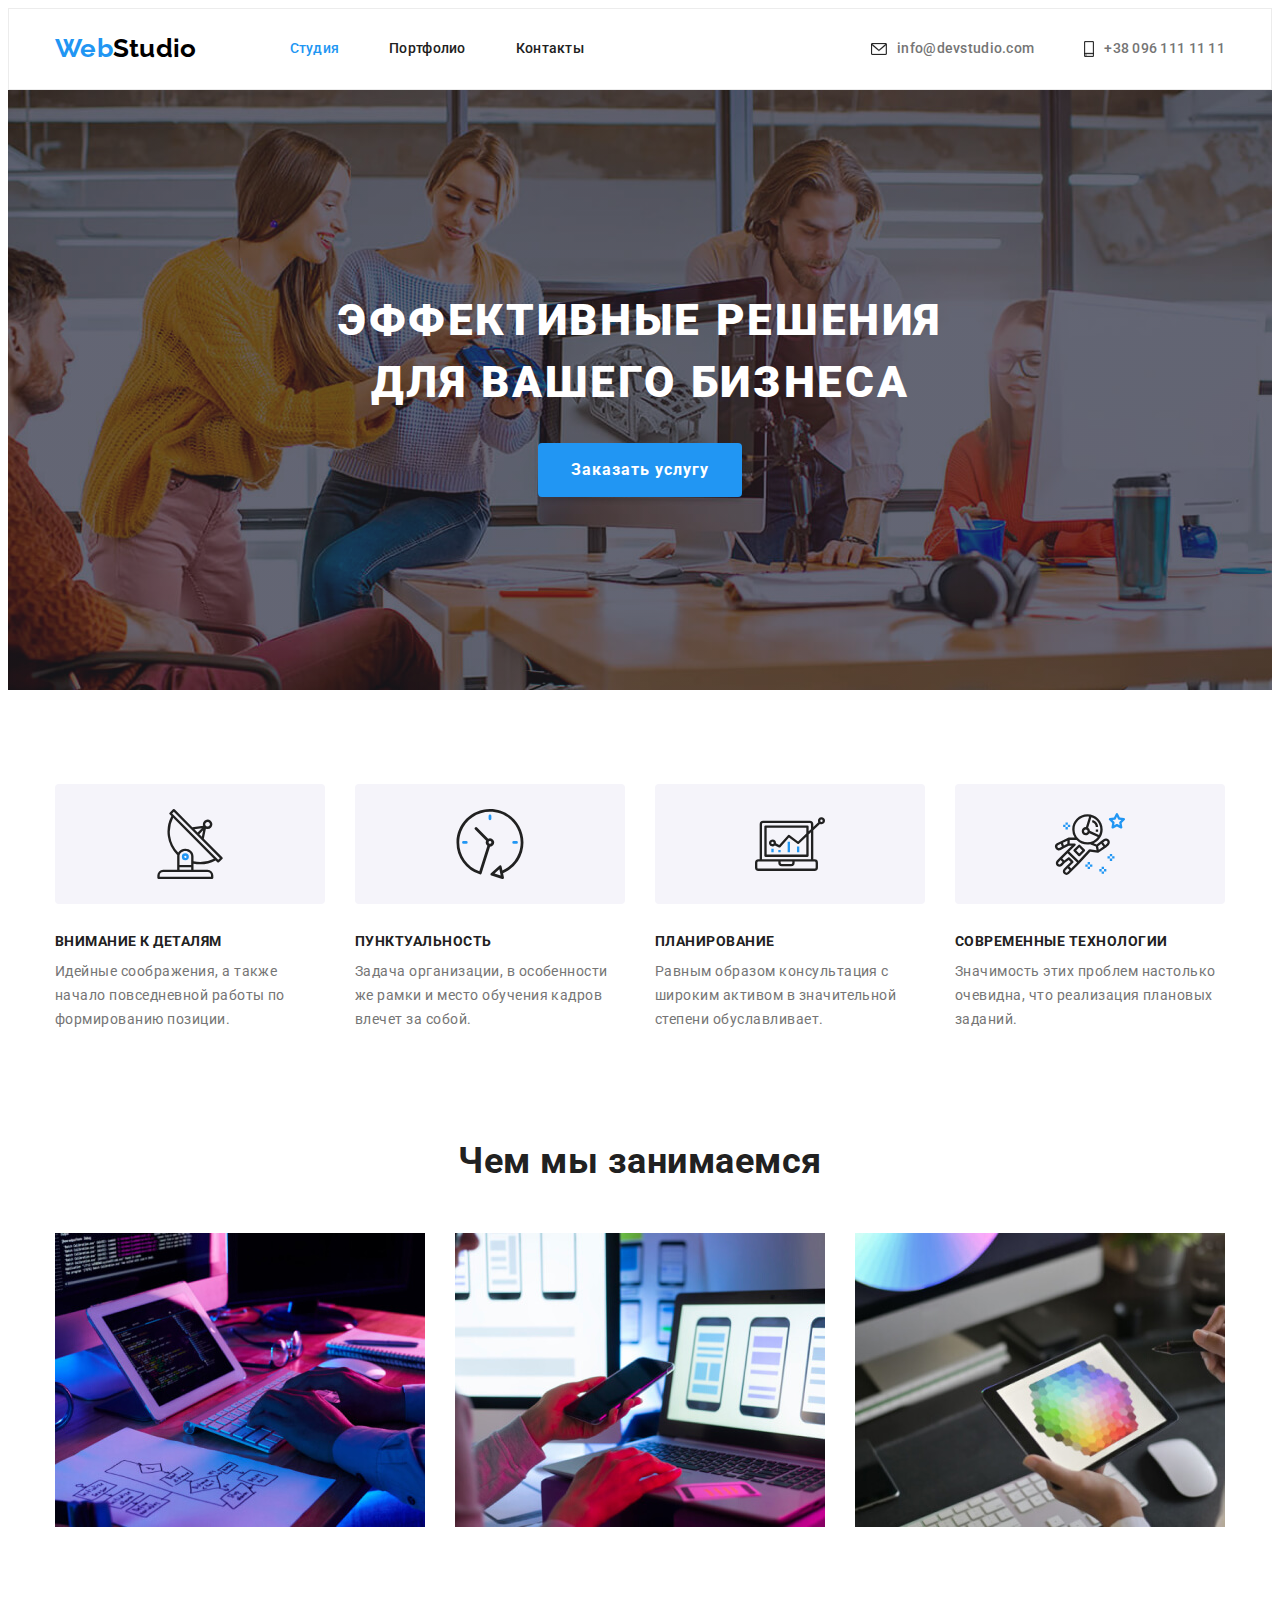
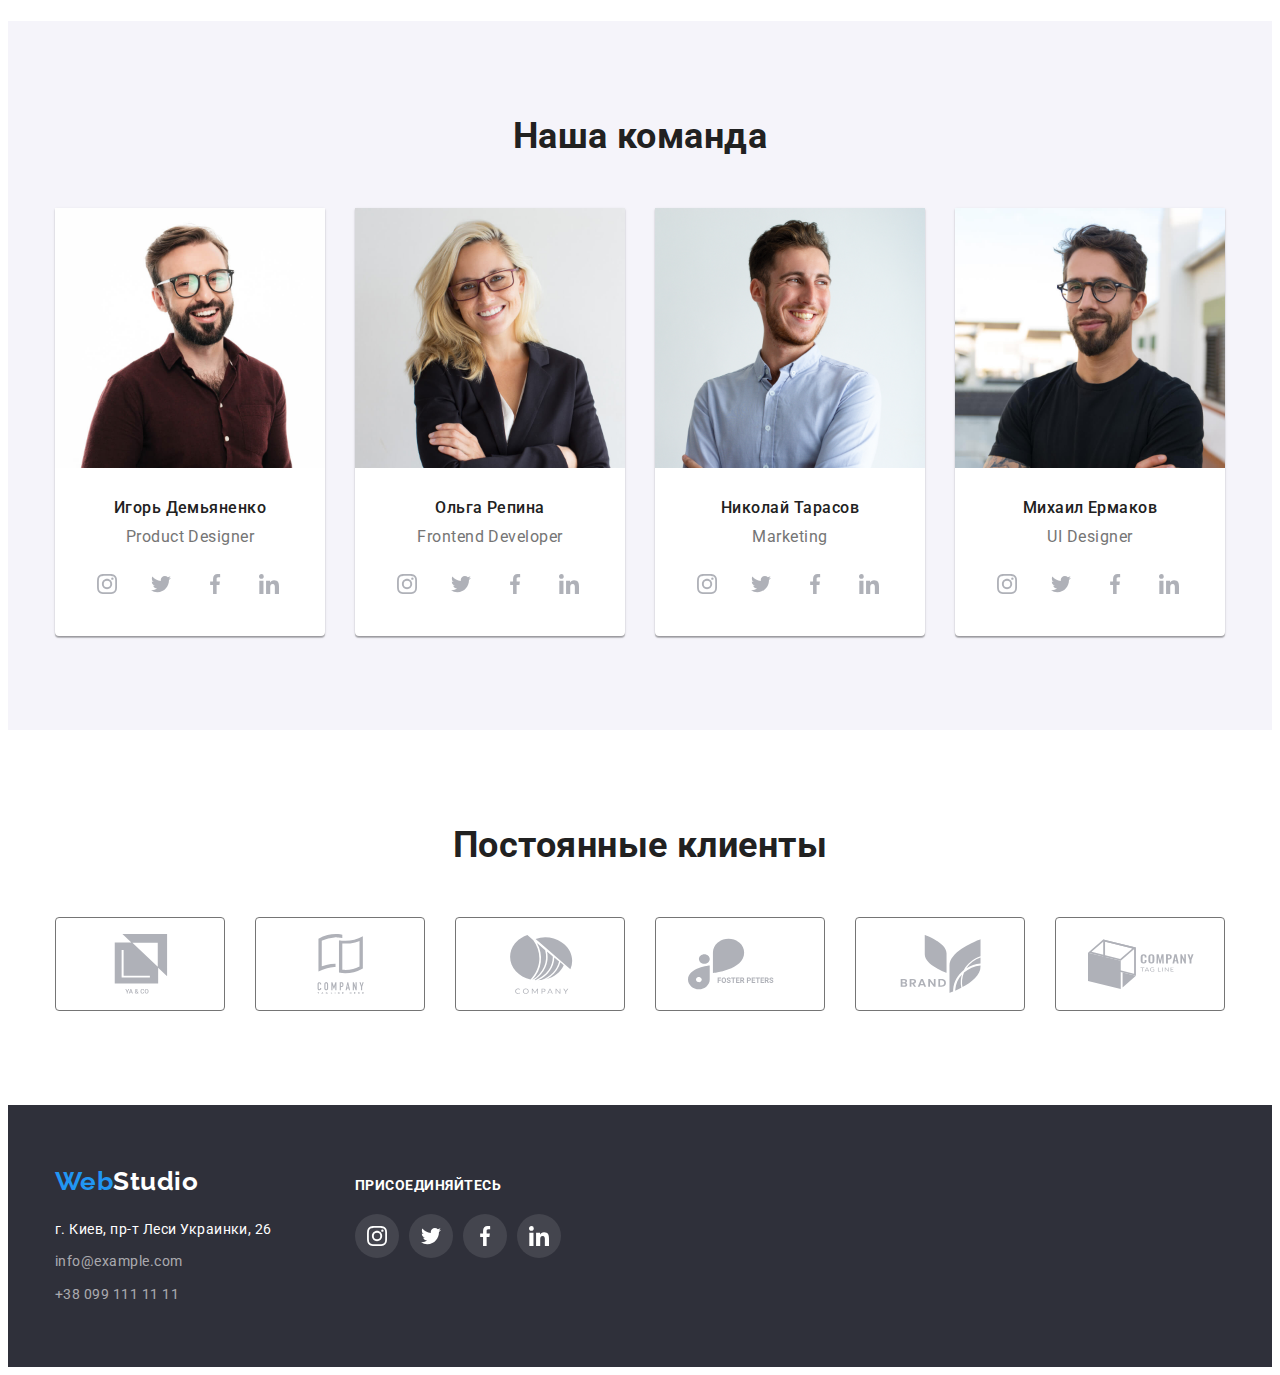
==== commit fdc688b1: "Hero width and footer margins corrected" ====
--- a/index.html
+++ b/index.html
@@ -554,92 +554,94 @@
 
     <!-- Футер -->
     <footer class="footer-links">
-      <div class="container address">
-        <div class="full-logo-footer">
-          <a href="./index.html" lang="en" class="logo-accent link"
-            >Web<span class="logo-footer link">Studio</span></a
-          >
+      <div class="container">
+        <div class="address">
+          <div class="full-logo-footer">
+            <a href="./index.html" lang="en" class="logo-accent link"
+              >Web<span class="logo-footer link">Studio</span></a
+            >
+          </div>
+          <address>
+            <ul class="list">
+              <li class="footer-address">
+                <a
+                  class="map-link link"
+                  href="https://goo.gl/maps/onrn5g9ZaPqnStBHA"
+                  target="_blank"
+                  rel="noopener noreferrer"
+                  >г. Киев, пр-т Леси Украинки, 26</a
+                >
+              </li>
+              <li class="contacts-footer">
+                <a href="mailto:info@example.com" class="link"
+                  >info@example.com</a
+                >
+              </li>
+              <li class="contacts-footer">
+                <a href="tel:+380991111111" class="link">+38 099 111 11 11</a>
+              </li>
+            </ul>
+          </address>
         </div>
-        <address>
-          <ul class="list">
-            <li class="footer-address">
-              <a
-                class="map-link link"
-                href="https://goo.gl/maps/onrn5g9ZaPqnStBHA"
-                target="_blank"
-                rel="noopener noreferrer"
-                >г. Киев, пр-т Леси Украинки, 26</a
-              >
-            </li>
-            <li class="contacts-footer">
-              <a href="mailto:info@example.com" class="link"
-                >info@example.com</a
-              >
-            </li>
-            <li class="contacts-footer">
-              <a href="tel:+380991111111" class="link">+38 099 111 11 11</a>
+
+        <!-- Ссылки на соц. сети -->
+        <div class="social-media-footer">
+          <h3 class="section-title-footer">присоединяйтесь</h3>
+          <ul class="social-icons-footer list">
+            <li class="social-icons-item">
+              <a
+                href=""
+                aria-label="Инстаграм"
+                class="social-icons-link"
+                target="_blank"
+                rel="noopener noreferrer"
+              >
+                <svg class="footer social-icons-svg">
+                  <use href="./images/icons.svg#icon-instagram"></use>
+                </svg>
+              </a>
+            </li>
+            <li class="social-icons-item">
+              <a
+                href=""
+                aria-label="Твиттер"
+                class="social-icons-link"
+                target="_blank"
+                rel="noopener noreferrer"
+              >
+                <svg class="social-icons-svg">
+                  <use href="./images/icons.svg#icon-twitter"></use>
+                </svg>
+              </a>
+            </li>
+            <li class="social-icons-item">
+              <a
+                href=""
+                aria-label="Фейсбук"
+                class="social-icons-link"
+                target="_blank"
+                rel="noopener noreferrer"
+              >
+                <svg class="social-icons-svg">
+                  <use href="./images/icons.svg#icon-facebook"></use>
+                </svg>
+              </a>
+            </li>
+            <li class="social-icons-item">
+              <a
+                href=""
+                aria-label="Линкедин"
+                class="social-icons-link"
+                target="_blank"
+                rel="noopener noreferrer"
+              >
+                <svg class="social-icons-svg">
+                  <use href="./images/icons.svg#icon-linkedin"></use>
+                </svg>
+              </a>
             </li>
           </ul>
-        </address>
-      </div>
-
-      <!-- Ссылки на соц. сети -->
-      <div class="container social-media-footer">
-        <h3 class="section-title-footer">присоединяйтесь</h3>
-        <ul class="social-icons-footer list">
-          <li class="social-icons-item">
-            <a
-              href=""
-              aria-label="Инстаграм"
-              class="social-icons-link"
-              target="_blank"
-              rel="noopener noreferrer"
-            >
-              <svg class="footer social-icons-svg">
-                <use href="./images/icons.svg#icon-instagram"></use>
-              </svg>
-            </a>
-          </li>
-          <li class="social-icons-item">
-            <a
-              href=""
-              aria-label="Твиттер"
-              class="social-icons-link"
-              target="_blank"
-              rel="noopener noreferrer"
-            >
-              <svg class="social-icons-svg">
-                <use href="./images/icons.svg#icon-twitter"></use>
-              </svg>
-            </a>
-          </li>
-          <li class="social-icons-item">
-            <a
-              href=""
-              aria-label="Фейсбук"
-              class="social-icons-link"
-              target="_blank"
-              rel="noopener noreferrer"
-            >
-              <svg class="social-icons-svg">
-                <use href="./images/icons.svg#icon-facebook"></use>
-              </svg>
-            </a>
-          </li>
-          <li class="social-icons-item">
-            <a
-              href=""
-              aria-label="Линкедин"
-              class="social-icons-link"
-              target="_blank"
-              rel="noopener noreferrer"
-            >
-              <svg class="social-icons-svg">
-                <use href="./images/icons.svg#icon-linkedin"></use>
-              </svg>
-            </a>
-          </li>
-        </ul>
+        </div>
       </div>
     </footer>
   </body>
--- a/css/main.css
+++ b/css/main.css
@@ -204,7 +204,7 @@
 .hero { 
    padding-top: 200px;
    padding-bottom: 200px;
-   max-width: 1600рх;
+   max-width: 1600px;
    height: 600px;
    margin-left: auto;
    margin-right: auto;
@@ -420,12 +420,13 @@
 */
 
 .footer-links .container { 
-   padding: 0;
-   margin: 0;
-}
-
-.footer-links { 
-   display: flex;
+   width: 1200px;
+   display: flex;
+   align-items: baseline;
+   flex-wrap: nowrap;
+   padding-left: 15px;
+   padding-right: 15px;
+   margin: 0 auto;
 
    font-family: var(--main-font); 
 }
@@ -438,14 +439,12 @@
 .footer-links .address { 
    padding-top: 60px;
    padding-bottom: 60px;
-   padding-left: 15px;
    margin-right: 30px; 
 }
 
 .footer-links .social-media-footer { 
    padding-top: 72px;
    padding-bottom: 100px;
-   padding-right: 15px; 
 }
 
 .full-logo-footer { 
